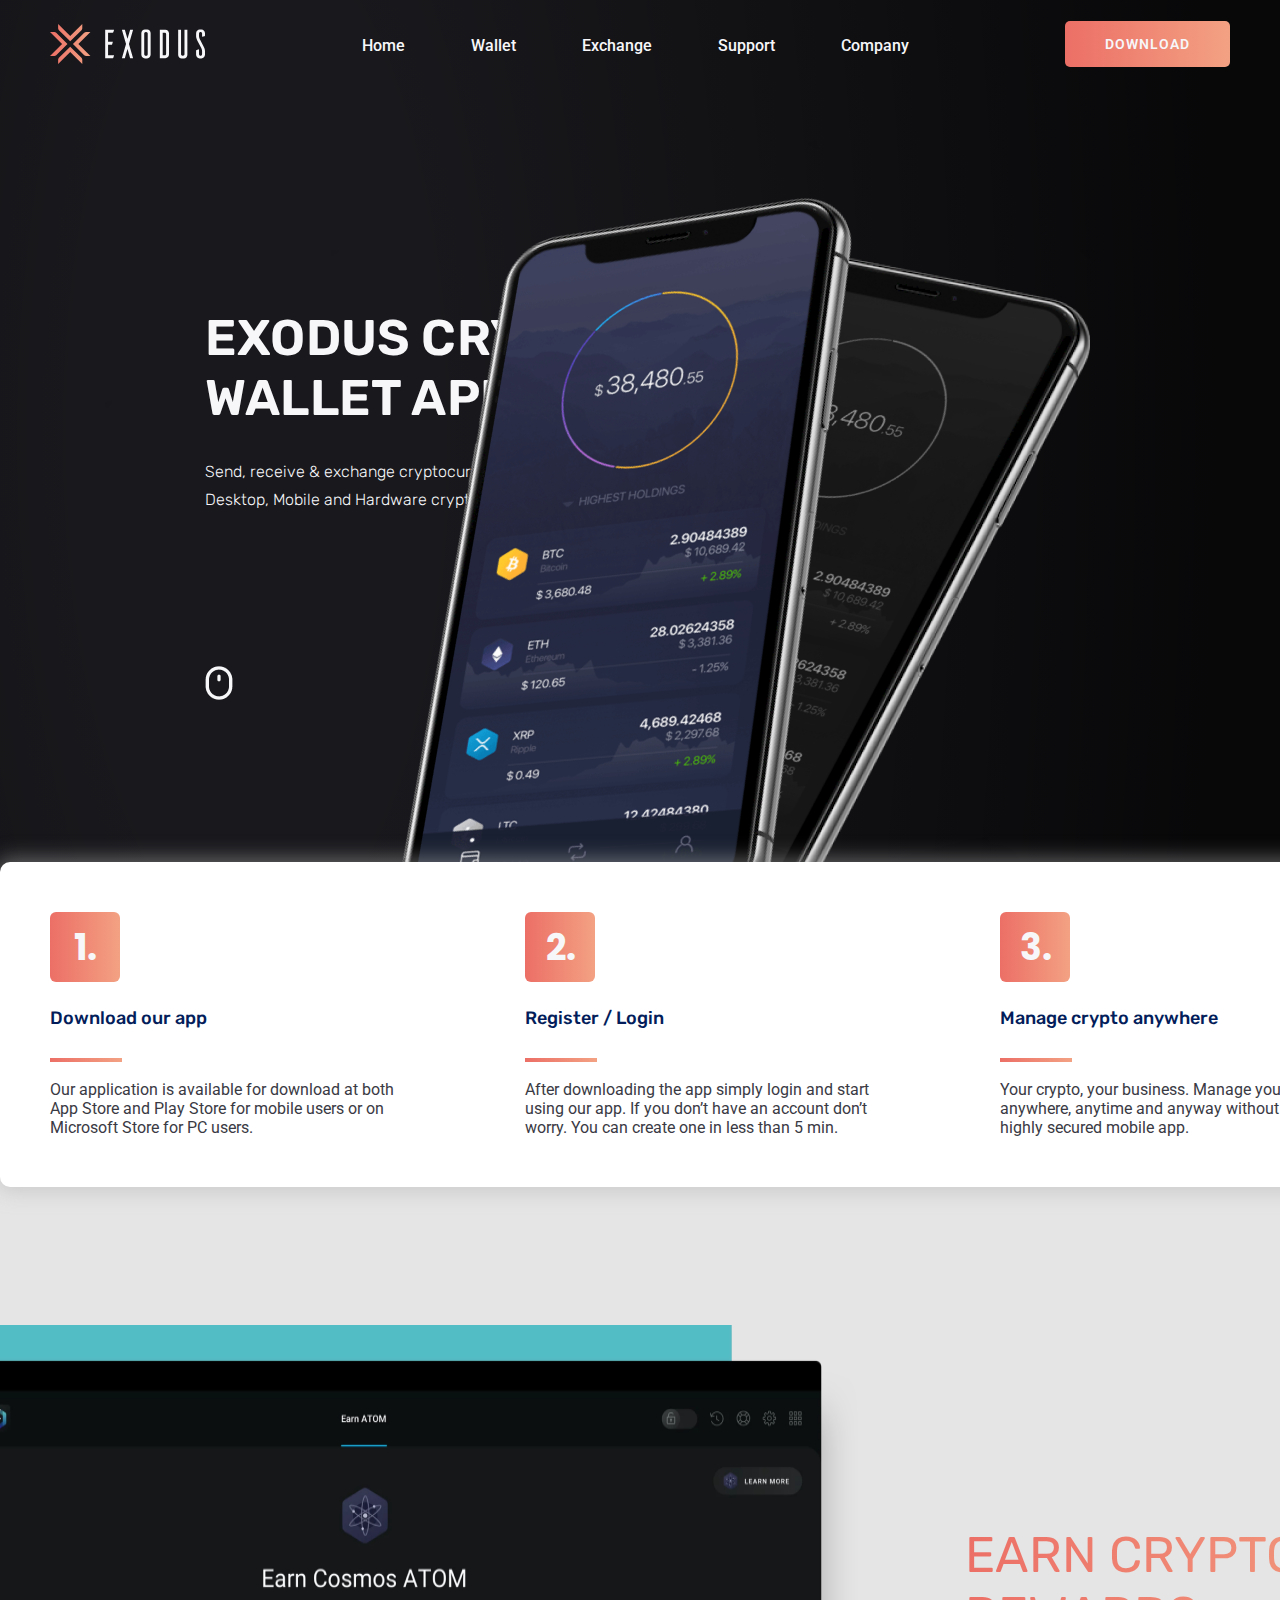
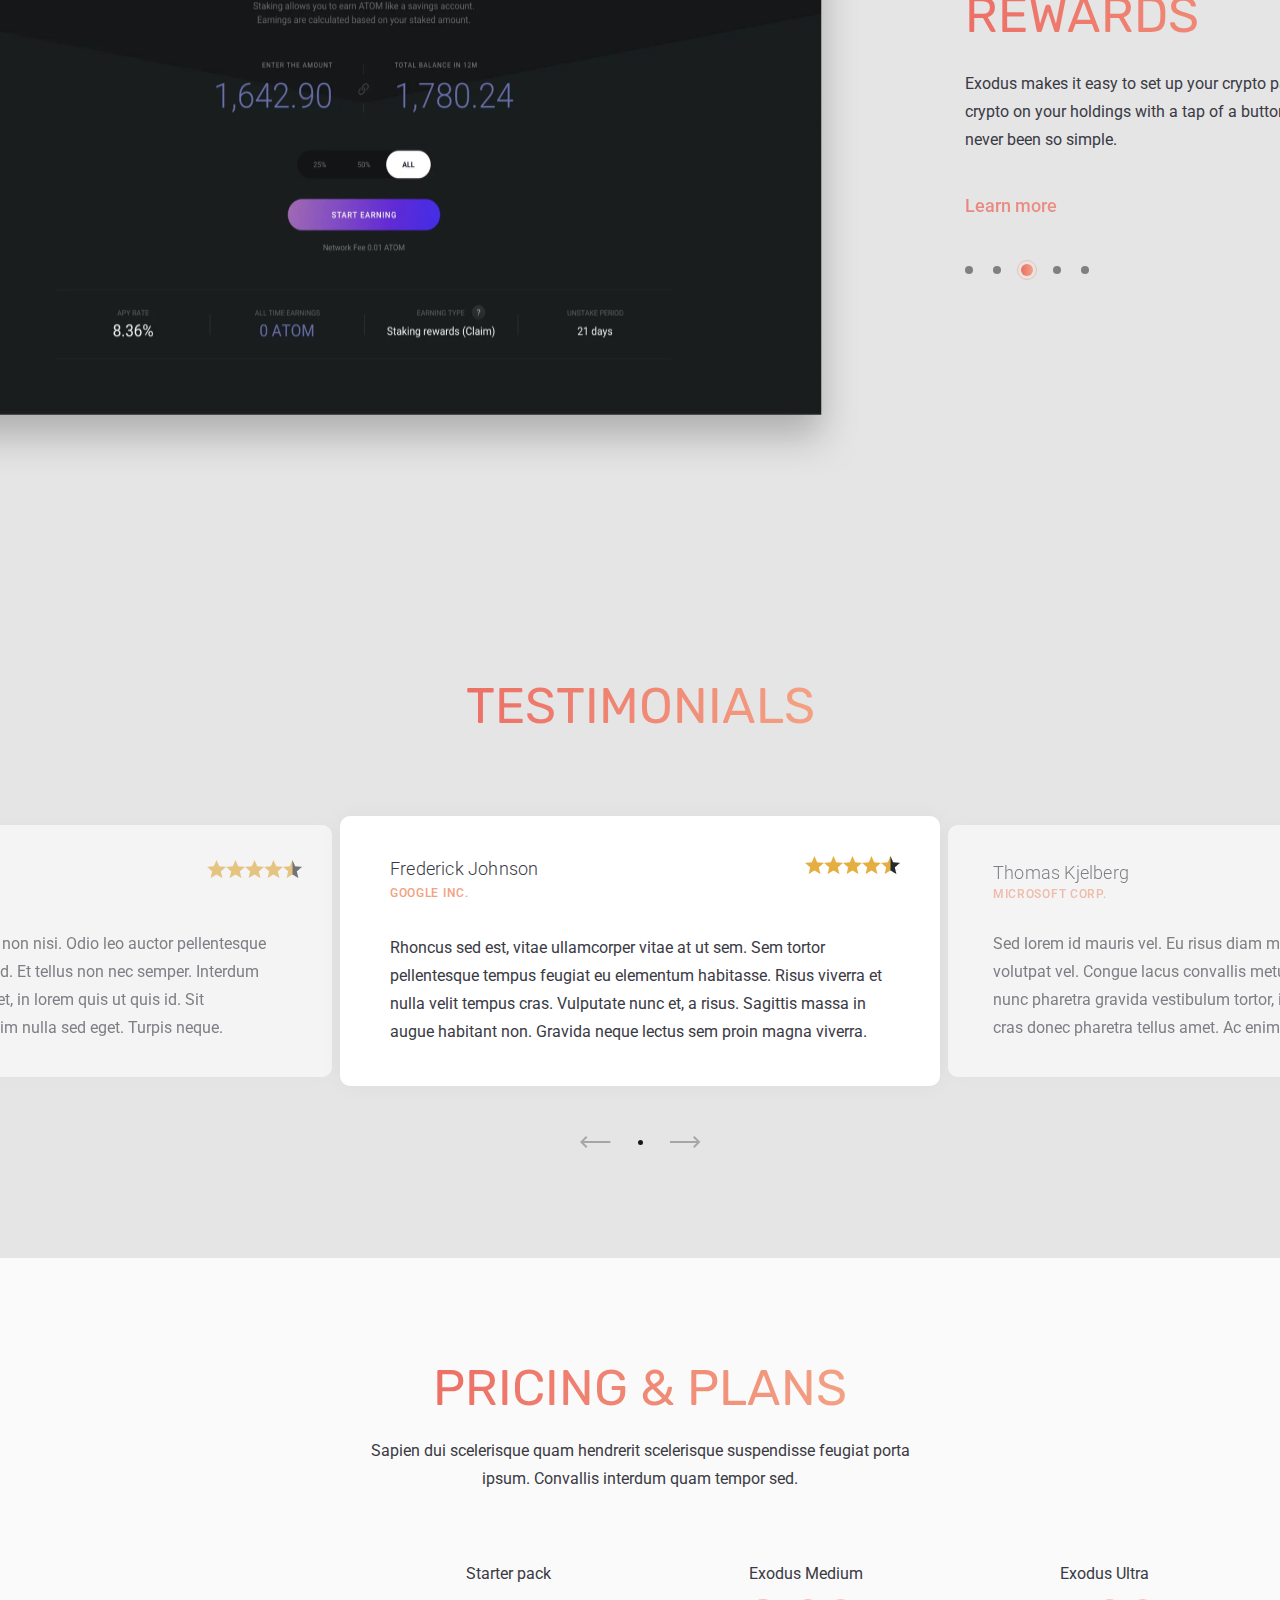
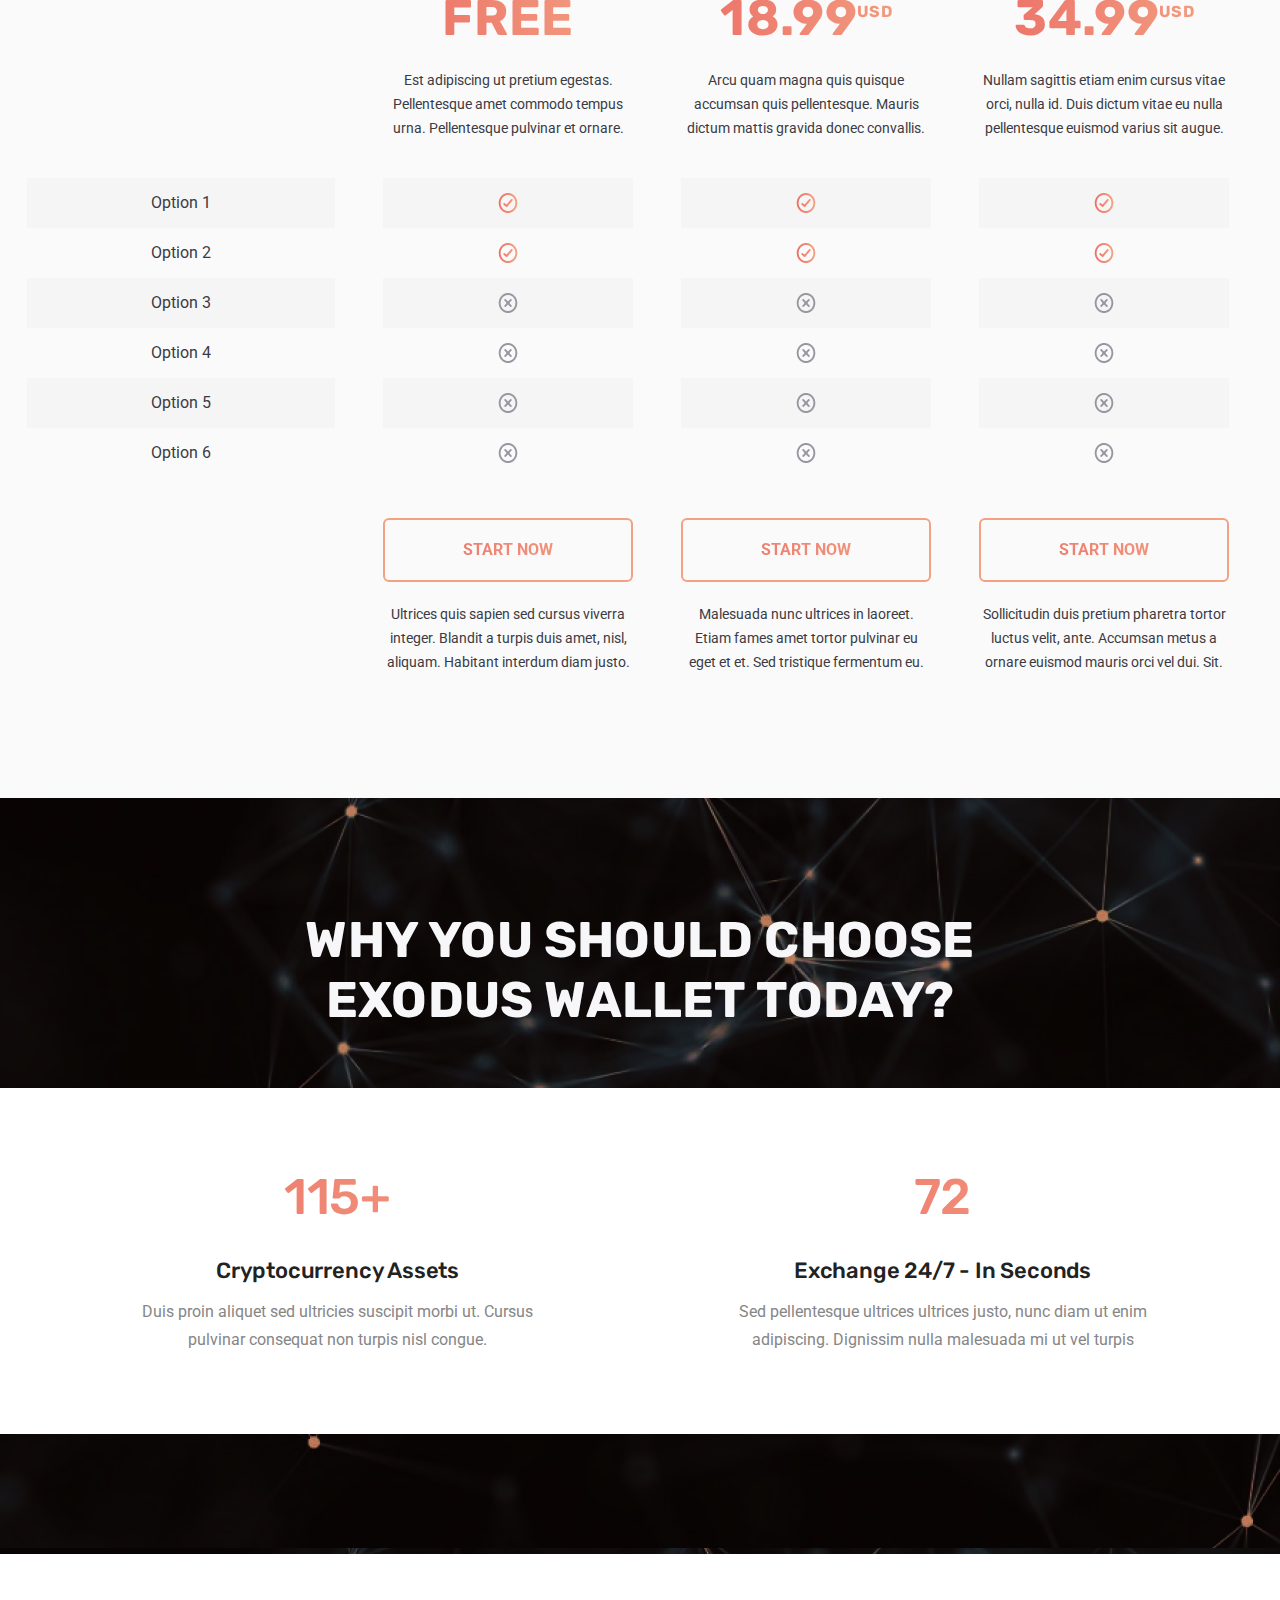
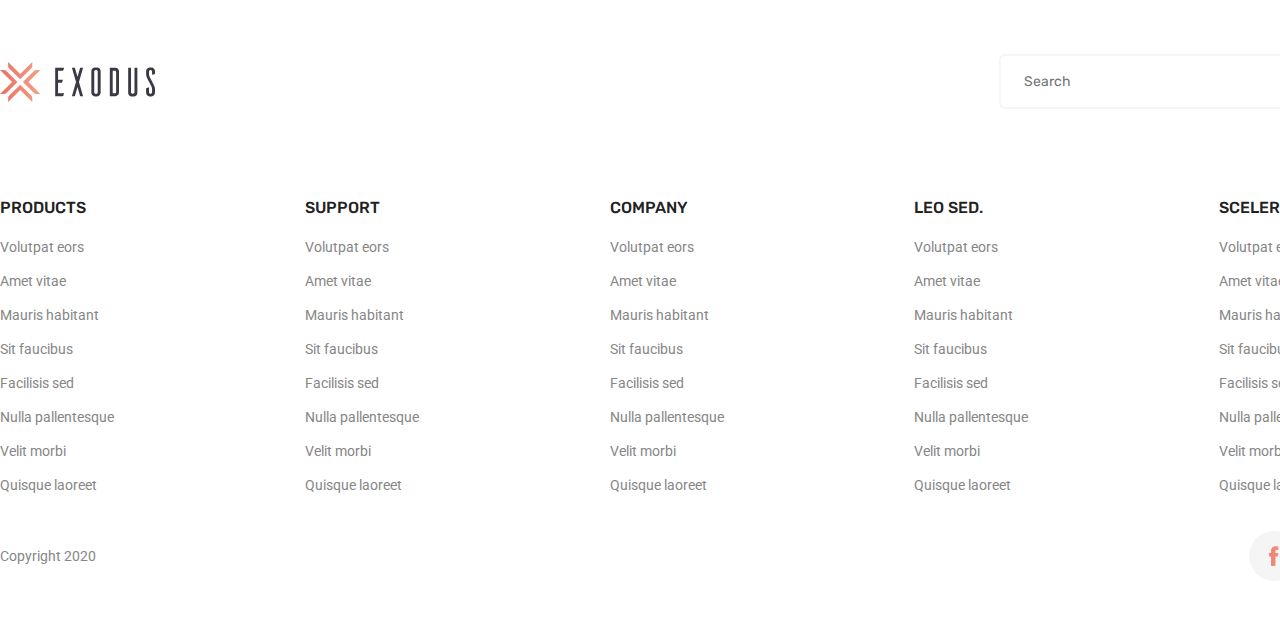
==== Exodus/index.html @ e1711787 "Init Exodus" ====
<!DOCTYPE html>
<html lang="en">
<head>
    <meta charset="UTF-8">
    <meta http-equiv="X-UA-Compatible" content="IE=edge">
    <meta name="viewport" content="width=device-width, initial-scale=1.0">
    <link rel="stylesheet" href="./assets/styles/style.css">
    <link rel="preconnect" href="https://fonts.googleapis.com">
    <link rel="preconnect" href="https://fonts.gstatic.com" crossorigin>
    <link href="https://fonts.googleapis.com/css2?family=Roboto:wght@400;500;700&display=swap" rel="stylesheet">
    <link href="https://fonts.googleapis.com/css2?family=Rubik:wght@300;400;500;700&display=swap" rel="stylesheet">
    <link href="https://fonts.googleapis.com/css2?family=Poppins:wght@300;400;500;700&display=swap" rel="stylesheet">
    <title>Exodus</title>
</head>
<body>
    <div class="header">
        
        <nav class="nav">
            <a href="#" class="nav__logo">
                <img src="./assets/imgs/logo-header.svg" alt="">
            </a>

                <ul class="nav__links">
                    <a class="nav__link" href=""><li>Home</li></a>
                    <a class="nav__link" href=""><li>Wallet</li></a>
                    <a class="nav__link" href=""><li>Exchange</li></a>
                    <a class="nav__link" href=""><li>Support</li></a>
                    <a class="nav__link" href=""><li>Company</li></a>
                </ul>
            
                <div class="nav__download">
                    <a class="download-btn" href="#">
                        DOWNLOAD
                    </a>
                </div>
        </nav>

        <div class="header__content">
            <h1 class="header__title">EXODUS CRYPTO WALLET APPLICATION</h1>
            <p class="header__text">Send, receive & exchange cryptocurrency with ease on the world's leading Desktop, Mobile and Hardware crypto wallets. </p>
            <img class="header__scroll" src="./assets/imgs/scroll-icon.png" alt="">
        </div>

        <img style="top: 250px;" class="header__phone" src="./assets/imgs/phone2.png" alt="">
        <img style="" class="header__phone" src="./assets/imgs/phone1.png" alt="">

        <div class="header__steps">
            <div class="step">
                <div class="step__number">1.</div>
                <div class="step__title">Download our app</div>
                <hr class="step__line"></hr>
                <div class="step__desc">Our application is available for download at both App Store and Play Store for mobile users or on Microsoft Store for PC users.</div>
            </div>
            <div class="step">
                <div class="step__number">2.</div>
                <div class="step__title">Register / Login</div>
                <hr class="step__line"></hr>
                <div class="step__desc">After downloading the app simply login and start using our app. If you don’t have an account don’t worry. You can create one in less than 5 min.</div>
            </div>
            <div class="step">
                <div class="step__number">3.</div>
                <div class="step__title">Manage crypto anywhere</div>
                <hr class="step__line"></hr>
                <div class="step__desc">Your crypto, your business. Manage your crypto anywhere, anytime and anyway without fear with highly secured mobile app.</div>
            </div>
        </div>

    </div>

    <section class="earn">
        <img src="./assets/imgs/earn.png" alt="">
        <div class="earn__inner">
            <h2 class="earn__title">EARN CRYPTO REWARDS</h2>
            <div class="earn__text">Exodus makes it easy to set up your crypto passive income. Earn crypto on your holdings with a tap of a button. Staking crypto has never been so simple.</div>
            <img class="earn__arrow" src="./assets/imgs/earnArrowBig.png" alt="">
            <div class="earn__more">Learn more</div>
            <div class="earn__dots">
                <div class="dot"></div>
                <div class="dot"></div>
                <div class="dot dot-selected"></div>
                <div class="dot"></div>
                <div class="dot"></div>
            </div>
        </div>
    </section>

    <section class="testimonials">
        <h2 class="testimonials__title">TESTIMONIALS</h2>
        <div class="testimoinals__cards">
            <div class="card">
                <img class="card__stars" src="./assets/imgs/testimonials-stars.png" alt="">
                <div class="card__title">Jessie Nickelson</div>
                <div class="card__company">Apple Inc.</div>
                <div class="card__text">Orci purus, aliquet fames odio non nisi. Odio leo auctor pellentesque malesuada turpis cras euismod. Et tellus non nec semper. Interdum egestas ut dapibus lorem. Amet, in lorem quis ut quis id.
                    Sit suspendisse vulputate dignissim nulla sed eget. Turpis neque.</div>
                </div>
            <div class="card card_selected">
                <img class="card__stars right40px" src="./assets/imgs/testimonials-stars.png" alt="">
                <div class="card__title">Frederick Johnson</div>
                <div class="card__company card__company_selected">GOOGLE INC.</div>
                <div class="card__text">Rhoncus sed est, vitae ullamcorper vitae at ut sem. Sem tortor pellentesque tempus feugiat eu elementum habitasse. Risus viverra et nulla velit tempus cras. Vulputate nunc et, a risus. Sagittis massa in augue habitant non. Gravida neque lectus sem proin magna viverra. </div>
            </div>
            <div class="card">
                <img class="card__stars" src="./assets/imgs/testimonials-stars.png" alt="">
                <div class="card__title">Thomas Kjelberg</div>
                <div class="card__company">Microsoft Corp.</div>
                <div class="card__text">Sed lorem id mauris vel. Eu risus diam magna turpis nisl, nunc sed volutpat vel. Congue lacus convallis metus, ante amet in. Venenatis nunc pharetra gravida vestibulum tortor, in. Praesent cras sapien lectus cras donec pharetra tellus amet. Ac enim ipsum aliquam lorem.</div>
            </div>
        </div>
        <div class="testimonials__arrows">
            <a class="arrows__arrow" href="#"><img src="./assets/imgs/testimonials-arrow-left.svg" alt=""></a>
            <img class="arrows__dot" src="./assets/imgs/testimonials-arrow-dot.svg" alt="">
            <a class="arrows__arrow" href="#"><img src="./assets/imgs/testimonials-arrow-right.svg" alt=""></a>
        </div>
    </section>

    <section class="pricing">
        <h2 class="pricing__title">PRICING & PLANS</h2>
        <div class="pricing__text">Sapien dui scelerisque quam hendrerit scelerisque suspendisse feugiat porta ipsum. Convallis interdum quam tempor sed.</div>
        <div class="plans">
            <div class="plan__advantages">
                <ul class="plan__marks">
                    <li class="plan__mark plan__mark_grey option">Option 1</li>
                    <li class="plan__mark option">Option 2</li>
                    <li class="plan__mark plan__mark_grey option">Option 3</li>
                    <li class="plan__mark option">Option 4</li>
                    <li class="plan__mark plan__mark_grey option">Option 5</li>
                    <li class="plan__mark option">Option 6</li>
                </ul>
            </div>
            <div class="plan">
                <div class="plan__title">Starter pack</div>
                <div class="plan__price">FREE</div>
                <div class="plan__desc">Est adipiscing ut pretium egestas. Pellentesque amet commodo tempus urna. Pellentesque pulvinar et ornare.</div>
                <ul class="plan__marks">
                    <li class="plan__mark plan__mark_grey"><img src="./assets/imgs/plan-yes.png" alt=""></li>
                    <li class="plan__mark"><img src="./assets/imgs/plan-yes.png" alt=""></li>
                    <li class="plan__mark plan__mark_grey"><img src="./assets/imgs/plan-no.png" alt=""></li>
                    <li class="plan__mark"><img src="./assets/imgs/plan-no.png" alt=""></li>
                    <li class="plan__mark plan__mark_grey"><img src="./assets/imgs/plan-no.png" alt=""></li>
                    <li class="plan__mark"><img src="./assets/imgs/plan-no.png" alt=""></li>
                </ul>
                <a class="plan__btn" href="">START NOW</a>
                <div class="plan__desc">Ultrices quis sapien sed cursus viverra integer. Blandit a turpis duis amet, nisl, aliquam. Habitant interdum diam justo.</div>
            </div>

            <div class="plan">
                <div class="plan__title">Exodus Medium</div>
                <div class="plan__price">18.99<sup>USD</sup></div>
                <div class="plan__desc">Arcu quam magna quis quisque accumsan quis pellentesque. Mauris dictum mattis gravida donec convallis.</div>
                <ul class="plan__marks">
                    <li class="plan__mark plan__mark_grey"><img src="./assets/imgs/plan-yes.png" alt=""></li>
                    <li class="plan__mark"><img src="./assets/imgs/plan-yes.png" alt=""></li>
                    <li class="plan__mark plan__mark_grey"><img src="./assets/imgs/plan-no.png" alt=""></li>
                    <li class="plan__mark"><img src="./assets/imgs/plan-no.png" alt=""></li>
                    <li class="plan__mark plan__mark_grey"><img src="./assets/imgs/plan-no.png" alt=""></li>
                    <li class="plan__mark"><img src="./assets/imgs/plan-no.png" alt=""></li>
                </ul>
                <a class="plan__btn" href="">START NOW</a>
                <div class="plan__desc">Malesuada nunc ultrices in laoreet. Etiam fames amet tortor pulvinar eu eget et et. Sed tristique fermentum eu.</div>
            </div>

            <div class="plan">
                <div class="plan__title">Exodus Ultra</div>
                <div class="plan__price">34.99<sup>USD</sup></div>
                <div class="plan__desc">Nullam sagittis etiam enim cursus vitae orci, nulla id. Duis dictum vitae eu nulla pellentesque euismod varius sit augue.</div>
                <ul class="plan__marks">
                    <li class="plan__mark plan__mark_grey"><img src="./assets/imgs/plan-yes.png" alt=""></li>
                    <li class="plan__mark"><img src="./assets/imgs/plan-yes.png" alt=""></li>
                    <li class="plan__mark plan__mark_grey"><img src="./assets/imgs/plan-no.png" alt=""></li>
                    <li class="plan__mark"><img src="./assets/imgs/plan-no.png" alt=""></li>
                    <li class="plan__mark plan__mark_grey"><img src="./assets/imgs/plan-no.png" alt=""></li>
                    <li class="plan__mark"><img src="./assets/imgs/plan-no.png" alt=""></li>
                </ul>
                <a class="plan__btn" href="">START NOW</a>
                <div class="plan__desc">Sollicitudin duis pretium pharetra tortor luctus velit, ante. Accumsan metus a ornare euismod mauris orci vel dui. Sit.</div>
            </div>
        </div>
    </section>

    <section class="manipulate">
        <div class="manipulate__title">WHY YOU SHOULD CHOOSE EXODUS WALLET TODAY?</div>
        <div class="manipulate__advantages">
            <div class="advantage">
                <div class="advantage__number">115+</div>
                <div class="advantage__title">Cryptocurrency Assets</div>
                <div class="advantage__desc">Duis proin aliquet sed ultricies suscipit morbi ut. Cursus pulvinar consequat non turpis nisl congue.</div>
            </div>
            <div class="advantage">
                <div class="advantage__number">72</div>
                <div class="advantage__title">Exchange 24/7 - In Seconds</div>
                <div class="advantage__desc">Sed pellentesque ultrices ultrices justo, nunc diam ut enim adipiscing. Dignissim nulla malesuada mi ut vel turpis</div>
            </div>
        </div>
    </section>

    <footer>
        <div class="footer__inner">
            <img src="./assets/imgs/logo-footer.svg" alt="">
            <div class="footer__search">
                <input class="footer__input" placeholder="Search" type="text">
                <img class="footer__input-img" src="./assets/imgs/footer-magnifier.png" alt="">
            </div>
        </div>
        <div class="footer__links">
            <ul class="links">
                <li class="links__title">PRODUCTS</li>
                <li class="footer__link-wrapper"><a class="links__link" href="">Volutpat eors</a></li>
                <li class="footer__link-wrapper"><a class="links__link" href="">Amet vitae</a></li>
                <li class="footer__link-wrapper"><a class="links__link" href="">Mauris habitant</a></li>
                <li class="footer__link-wrapper"><a class="links__link" href="">Sit faucibus</a></li>
                <li class="footer__link-wrapper"><a class="links__link" href="">Facilisis sed</a></li>
                <li class="footer__link-wrapper"><a class="links__link" href="">Nulla pallentesque</a></li>
                <li class="footer__link-wrapper"><a class="links__link" href="">Velit morbi</a></li>
                <li class="footer__link-wrapper"><a class="links__link" href="">Quisque laoreet</a></li>
            </ul>
            <ul class="links">
                <li class="links__title">SUPPORT</li>
                <li class="footer__link-wrapper"><a class="links__link" href="">Volutpat eors</a></li>
                <li class="footer__link-wrapper"><a class="links__link" href="">Amet vitae</a></li>
                <li class="footer__link-wrapper"><a class="links__link" href="">Mauris habitant</a></li>
                <li class="footer__link-wrapper"><a class="links__link" href="">Sit faucibus</a></li>
                <li class="footer__link-wrapper"><a class="links__link" href="">Facilisis sed</a></li>
                <li class="footer__link-wrapper"><a class="links__link" href="">Nulla pallentesque</a></li>
                <li class="footer__link-wrapper"><a class="links__link" href="">Velit morbi</a></li>
                <li class="footer__link-wrapper"><a class="links__link" href="">Quisque laoreet</a></li>
            </ul>
            <ul class="links">
                <li class="links__title">COMPANY</li>
                <li class="footer__link-wrapper"><a class="links__link" href="">Volutpat eors</a></li>
                <li class="footer__link-wrapper"><a class="links__link" href="">Amet vitae</a></li>
                <li class="footer__link-wrapper"><a class="links__link" href="">Mauris habitant</a></li>
                <li class="footer__link-wrapper"><a class="links__link" href="">Sit faucibus</a></li>
                <li class="footer__link-wrapper"><a class="links__link" href="">Facilisis sed</a></li>
                <li class="footer__link-wrapper"><a class="links__link" href="">Nulla pallentesque</a></li>
                <li class="footer__link-wrapper"><a class="links__link" href="">Velit morbi</a></li>
                <li class="footer__link-wrapper"><a class="links__link" href="">Quisque laoreet</a></li>
            </ul>
            <ul class="links">
                <li class="links__title">LEO SED.</li>
                <li class="footer__link-wrapper"><a class="links__link" href="">Volutpat eors</a></li>
                <li class="footer__link-wrapper"><a class="links__link" href="">Amet vitae</a></li>
                <li class="footer__link-wrapper"><a class="links__link" href="">Mauris habitant</a></li>
                <li class="footer__link-wrapper"><a class="links__link" href="">Sit faucibus</a></li>
                <li class="footer__link-wrapper"><a class="links__link" href="">Facilisis sed</a></li>
                <li class="footer__link-wrapper"><a class="links__link" href="">Nulla pallentesque</a></li>
                <li class="footer__link-wrapper"><a class="links__link" href="">Velit morbi</a></li>
                <li class="footer__link-wrapper"><a class="links__link" href="">Quisque laoreet</a></li>
            </ul>
            <ul class="links">
                <li class="links__title">SCELERISQUE</li>
                <li class="footer__link-wrapper"><a class="links__link" href="">Volutpat eors</a></li>
                <li class="footer__link-wrapper"><a class="links__link" href="">Amet vitae</a></li>
                <li class="footer__link-wrapper"><a class="links__link" href="">Mauris habitant</a></li>
                <li class="footer__link-wrapper"><a class="links__link" href="">Sit faucibus</a></li>
                <li class="footer__link-wrapper"><a class="links__link" href="">Facilisis sed</a></li>
                <li class="footer__link-wrapper"><a class="links__link" href="">Nulla pallentesque</a></li>
                <li class="footer__link-wrapper"><a class="links__link" href="">Velit morbi</a></li>
                <li class="footer__link-wrapper"><a class="links__link" href="">Quisque laoreet</a></li>
            </ul>
        </div>
        <div class="footer__bottom">
            <div class="footer__copyright">Copyright 2020</div>
            <div class="footer__contacts">
                <a href=""><div class="contacts__btn"><img class="contacts__btn-img" src="./assets/imgs/footer-facebook.svg" alt=""></div></a>
                <a href=""><div class="contacts__btn margin10px"><img class="contacts__btn-img" src="./assets/imgs/footer-twitter.svg" alt=""></div></a>
                <a href=""><div class="contacts__btn"><img class="contacts__btn-img" src="./assets/imgs/footer-yt.svg" alt=""></div></a>
            </div>
        </div>
    </footer>
</body>
</html>
---- Exodus/assets/styles/style.css ----
* {
    padding: 0;
    margin: 0;
}

html {
    font-size: 62.5%;
}

body {
    margin: 0 0;
    font-family: 'Roboto', sans-serif;
    color: #3A3A44;
}

h2 {
    font-family: Rubik;
    text-transform: uppercase;
    background: linear-gradient(90deg, #EC6F66 0%, #F3A183 100%);
    -webkit-background-clip: text;
    -webkit-text-fill-color: transparent;
    font-size: 50px;
    line-height: 60px;
    font-weight: normal;
}

/* inroduction */

.header {
    background: radial-gradient(83.36% 263.46% at 20.03% 40.37%, rgba(0, 0, 0, 0) 16.01%, rgba(0, 0, 0, 0.69) 89.84%), url(../imgs/exodusBg.png), #19191d;
    max-height: 1080px;
    z-index: -5;
}

.nav {
    padding: 0 50px;
    display: flex;
    justify-content: space-between;
    align-items: center;
}

.nav__logo {
    display: flex;
    flex-direction: column;
    align-items: center;
    justify-content: center;
}

.nav__links {
    display: flex;
}

.nav__link {
    color: #F7F7FA;
    text-decoration: none;
    list-style-type: none;
    font-weight: 500;
    font-size: 16px;
    line-height: 150%;
    transition: all 0.5s ease;
}

.nav__link:hover {
    background: linear-gradient(180deg, rgba(255, 255, 255, 0.1) 4.17%, rgba(255, 255, 255, 0.0001) 98.05%);

}

.nav__link>li {
    border-top: 4px solid #ffffff00;
    padding: 30px 33px;
    transition: 0.3s;
}

.nav__link>li:hover {
    border-top: 4px solid white;
    /* box-shadow: inset 0px 25px 20px -20px #ffffff; */
}

.download-btn {
    text-decoration: none;
    color: #F7F7FA;
    font-size: 1.4rem;
    font-weight: 600;
    letter-spacing: 0.1rem;
    padding: 15px 40px;
    height: 46px;
    background: linear-gradient(90deg, #EC6F66 0%, #F3A183 100%);
    border-radius: 5px;
    transition: 0.5s;
}

.download-btn:hover {
    box-shadow: 0px 6px 10px rgba(255, 105, 101, 0.2);
}

.header__content {
    color: #F7F7FA;
}

.header__title {
    width: 550px;
    font-size: 5rem;
    letter-spacing: 0.2px;
    font-weight: 600;
    line-height: 60px;
    font-family: 'Rubik', sans-serif;
    margin-left: 205px;
    margin-top: 220px;
}

.header__text {
    font-family: 'Rubik', sans-serif;
    margin-left: 205px;
    margin-top: 30px;
    font-size: 1.6rem;
    width: 550px;
    line-height: 28px;
    font-weight: 300;
}

.header__scroll {
    margin-top: 152px;
    margin-left: 205px;
}

.header__phone { 
    z-index: 2;
    position: absolute;
    right: 190px;
    top: 140px;
}

.header__steps {
    position: relative;
    z-index: 4;
    display: flex;
    justify-content: space-between;
    width: 1312px;
    margin: 0 auto;
    border-radius: 10px;
    background: white;
    padding: 50px;
    margin-top: 160px;
    box-shadow: 0 0 20px 4px rgb(175 175 175 / 50%);
}

.step {
    width: 100%;
    max-width: 362px;
}

.step__number {
    display: flex;
    align-items: center;
    justify-content: center;
    font-family: 'Poppins', sans-serif;
    font-weight: 700;
    font-size: 3.6rem;
    background: linear-gradient(90deg, #EC6F66 0%, #F3A183 100%);
    border-radius: 6px;
    width: 70px;
    height: 70px;
    color: #F7F7FA;
    margin-bottom: 26px;
}

.step__title {
    font-family: 'Rubik', sans-serif;
    line-height: 21px;
    font-size: 1.8rem;
    font-weight: 500;
    color: #031D5B;
}

.step__line {
    margin-top: 29px;
    margin-bottom: 18px;
    width: 72px;
    height: 4px;
    border: none;
    background: linear-gradient(90deg, #EC6F66 0%, #F3A183 100%);
}

.step__desc {
    font-size: 1.6rem;
}


/* earn */

.earn {
    padding-top: 245px;
    padding-bottom: 100px;
    background: #E5E5E5;;
    display: flex;
}

.earn__inner {
    padding: 200px 106px;
}

.earn__text {
    font-size: 16px;
    line-height: 28px;
    width: 470px;
    margin-top: 25px;
}

.earn__arrow {
    position: relative;
    left: 710px;
    bottom: 50px;
    cursor: pointer;
}

.earn__more {
    background: linear-gradient(90deg, #EC6F66 0%, #F3A183 100%);
    -webkit-background-clip: text;
    -webkit-text-fill-color: transparent;
    font-weight: 500;
    font-size: 18px;
    line-height: 130%;
    opacity: 0.8;
}

.earn__more::after {
    background: url(../imgs/earnArrowSmall.png);
}

.earn__dots {
    width: 200px;
    display: flex;
    align-items: center;
    position: relative;
}

.dot {
    width: 8px;
    height: 8px;
    background: grey;
    border-radius: 4px;
    margin-right: 20px;
    margin-top: 47px;
}

.dot-selected {
    background: linear-gradient(90deg, #EC6F66 0%, #F3A183 100%);
    width: 12px;
    height: 12px;
    border-radius: 50%;
}

.dot-selected::before {
    position: absolute;
    right: 128px;
    top: 43px;
    content: "";
    border-radius: 50%;
    border: 1px solid #f3a18388;
    height: 18px;
    width: 18px;
}

/* testimonials */

.testimonials {
    display: flex;
    align-items: center;
    flex-direction: column;
    background: #E5E5E5;
    padding-bottom: 110px;
    padding-top: 100px;
}

.testimonials__title {
    margin-bottom: 80px;
}

.testimoinals__cards {
    display: flex;
    justify-content: center;
    align-items: center;
    margin-bottom: 50px;
}

.card {
    position: relative;
    padding: 35px 45px;
    opacity: 0.6;
    background: #FFFFFF;
    box-shadow: 0px 0px 24px rgba(0, 0, 0, 0.04);
    border-radius: 10px;
    text-align: left;
}

.card__title {
    font-weight: 300;
    font-size: 18px;
    line-height: 26px;
    letter-spacing: 0.2px;
}

.card__company {
    margin-top: 2px;
    margin-bottom: 30px;
    font-weight: 500;
    font-size: 12px;
    line-height: 12px;
    letter-spacing: 0.7px;
    text-transform: uppercase;
    color: #F3A183;
}

.card__company_selected {
    margin-top: 5px;
    margin-bottom: 35px;
}

.card__text {
    font-size: 16px;
    line-height: 28px;
    width: 500px;
}

.card__stars {
    position: absolute;
    right: 30px;
}

.right40px {
    right: 40px;
}

.card_selected {
    margin: 0 8px;
    opacity: 1;
    padding: 40px 50px;
}

.testimonials__arrows {
    align-items: center;
    display: flex;
}

.arrows__arrow {
    display: flex;
    opacity: 0.3;
    transition: 0.2s;
}

.arrows__arrow:hover {
    opacity: 1;
}

.arrows__dot {
    margin: 0 27px;
}

/* pricing */

.pricing {
    background: #FAFAFA;
    display: flex;
    align-items: center;
    justify-content: center;
    flex-direction: column;
    padding: 100px 0;
}

.pricing__text {
    font-size: 16px;
    line-height: 28px;
    text-align: center;
    margin-top: 19px;
    margin-bottom: 43px;
    width: 588px;
}

.plans {
    display: flex;
}

.plan__advantages {
    padding-top: 204px;
    margin-right: 24px;
}

.option {
    max-height: 28px;
    padding: 11px 29px;
    font-size: 16px;
    line-height: 28px;
}

.plan {
    padding: 24px;
    text-align: center;
    width: 250px;
    transition: 0.5s;
}

.plan:hover {
    box-shadow: 0px 5px 130px rgba(0, 0, 0, 0.0788625);
    border-radius: 8px;
    background-color: white;
    cursor: pointer;
}

.plan__title {
    font-size: 16px;
    line-height: 28px;
}

.plan__price {
    font-family: Rubik;
    background: linear-gradient(90deg, #EC6F66 0%, #F3A183 100%);
    -webkit-background-clip: text;
    -webkit-text-fill-color: transparent;
    font-weight: bold;
    font-size: 50px;
    line-height: 60px;
    text-align: center;
    letter-spacing: 0.428571px;
    margin-bottom: 20px;
}

.plan__price>sup {
    font-family: Rubik;
    font-size: 16px;
    line-height: 30px;
    text-align: center;
    letter-spacing: 0.137143px;
    text-transform: uppercase;
}

.plan__desc {
    font-size: 14px;
    line-height: 24px;
}

.plan__marks {
    margin-top: 38px;
    list-style: none;
}

.plan__mark {
    display: flex;
    justify-content: center;
    align-items: center;
    width: 250px;
    height: 50px;
}

.plan__btn {
    display: block;
    background: linear-gradient(90deg, #EC6F66 0%, #F3A183 100%);
    -webkit-background-clip: text;
    -webkit-text-fill-color: transparent;
    font-size: 16px;
    line-height: 18px;
    text-align: center;
    font-weight: bold;
    border: 2px solid #F3A183;
    border-radius: 6px;
    padding: 21px 1px;
    margin-bottom: 20px;
    margin-top: 40px;
    transition: 0.5s;
}

.plan__btn:hover {
    box-shadow: 0px 6px 10px rgba(255, 105, 101, 0.2);
}

.plan__mark_grey {
    background: #F5F5F5;
}

/* manipulate */

.manipulate {
    display: flex;
    justify-content: center;
    align-items: center;
    flex-direction: column;
    background: url(../imgs/manipulateBG.png);
}

.manipulate__title {
    margin-top: 112px;
    font-family: Rubik;
    color: #F7F7FA;
    text-align: center;
    letter-spacing: 0.2px;
    font-weight: bold;
    font-size: 50px;
    line-height: 60px;
    width: 832px;
}

.manipulate__advantages {
    display: flex;
    padding: 80px;
    margin-top: 58px;
    margin-bottom: 120px;
    width: 1210px;
    background: white;
    justify-content: space-around;
}

.advantage {
    text-align: center;
}

.advantage__number {
    background: linear-gradient(90deg, #EC6F66 0%, #F3A183 100%);
    -webkit-background-clip: text;
    -webkit-text-fill-color: transparent;
    font-family: Rubik;
    font-weight: 500;
    font-size: 50px;
    line-height: 59px;
    text-align: center;
    letter-spacing: -0.423077px;
}

.advantage__title {
    font-family: Rubik;
    color: #222222;
    font-weight: 500;
    font-size: 22px;
    line-height: 26px;
    letter-spacing: -0.186154px;
    margin-top: 31px;
    margin-bottom: 14px;
}

.advantage__desc {
    color: #868686;
    font-size: 16px;
    line-height: 28px;
    width: 430px;
}

/* footer */

footer {
    background: white;
    width: 1419px;
    margin: 0 auto;
}

.footer__inner {
    position: relative;
    align-items: center;
    justify-content: space-between;
    display: flex;
    margin-top: 100px;
    margin-bottom: 90px;
}

.footer__search {
    display: flex;
    align-items: center;
}

.footer__input {
    outline: none;
    font-family: Rubik;
    border: 2px solid #F5F5F5;
    box-sizing: border-box;
    border-radius: 6px;
    padding: 17px 23px;
    width: 420px;
    font-size: 14px;
    line-height: 17px;
}

.footer__input-img {
    position: absolute;
    right: 15px;
}

.footer__links {
    display: flex;
    justify-content: space-between;
    align-items: center;
    width: 1419px;
    margin-bottom: 20px;
}

.links {
    width: 200px;
}

.links__title {
    list-style-type: none;
    font-family: Rubik;
    font-weight: 500;
    font-size: 16px;
    line-height: 18px;
    color: #222222;
    margin-bottom: 22px;
}

.footer__link-wrapper {
    list-style-type: none;
    margin-bottom: 18px;
}

.links__link {
    font-size: 14px;
    color: #868686;
    text-decoration: none;
}

.footer__bottom {
    align-items: center;
    justify-content: space-between;
    display: flex;
    margin-bottom: 53px;
}

.footer__copyright {
    font-size: 14px;
    line-height: 24px;
    color: #868686;
}

.footer__contacts {
    display: flex;
    justify-content: center;
}

.contacts__btn {
    display: flex;
    justify-content: center;
    align-items: center;
    width: 50px;
    height: 50px;
    background: #F5F5F5;
    border-radius: 50%;
}

.contacts__btn-img {
    width: 20px;
    height: 20px;
}

.margin10px {
    margin: 0 10px;
}
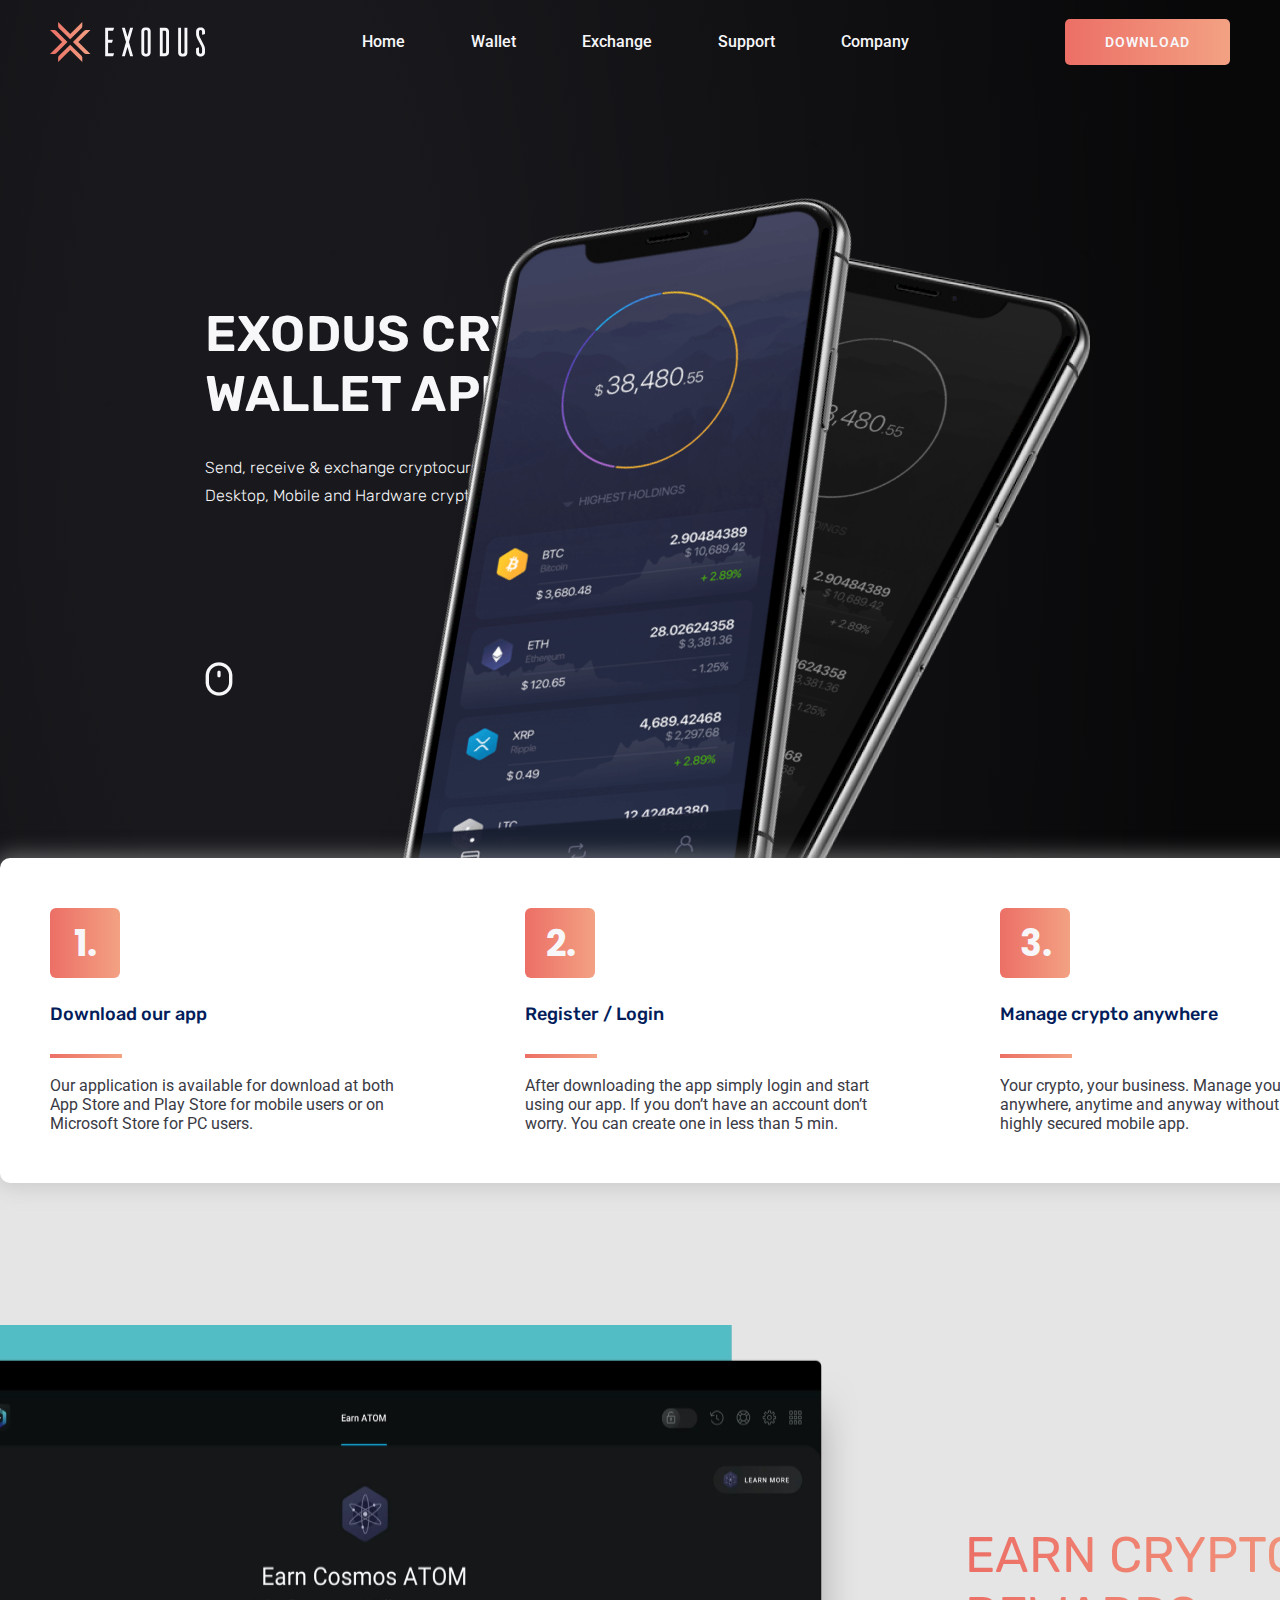
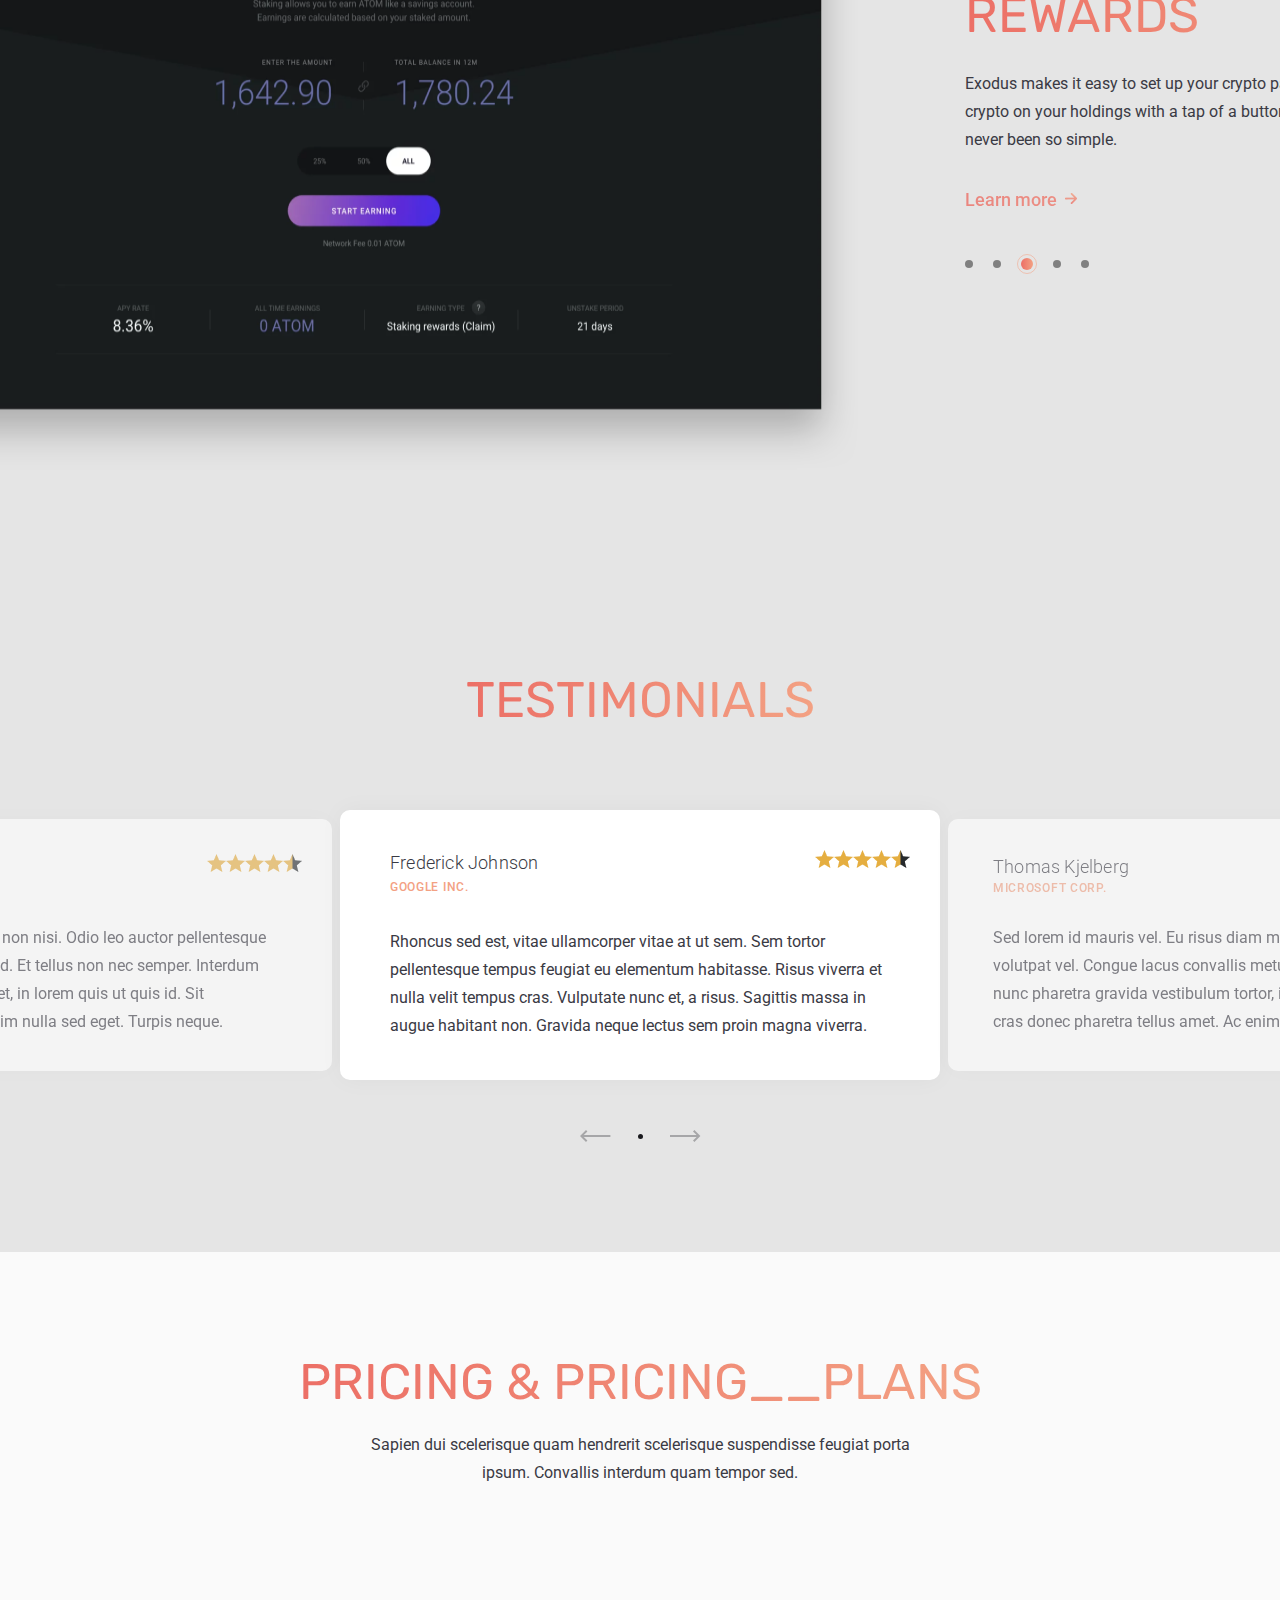
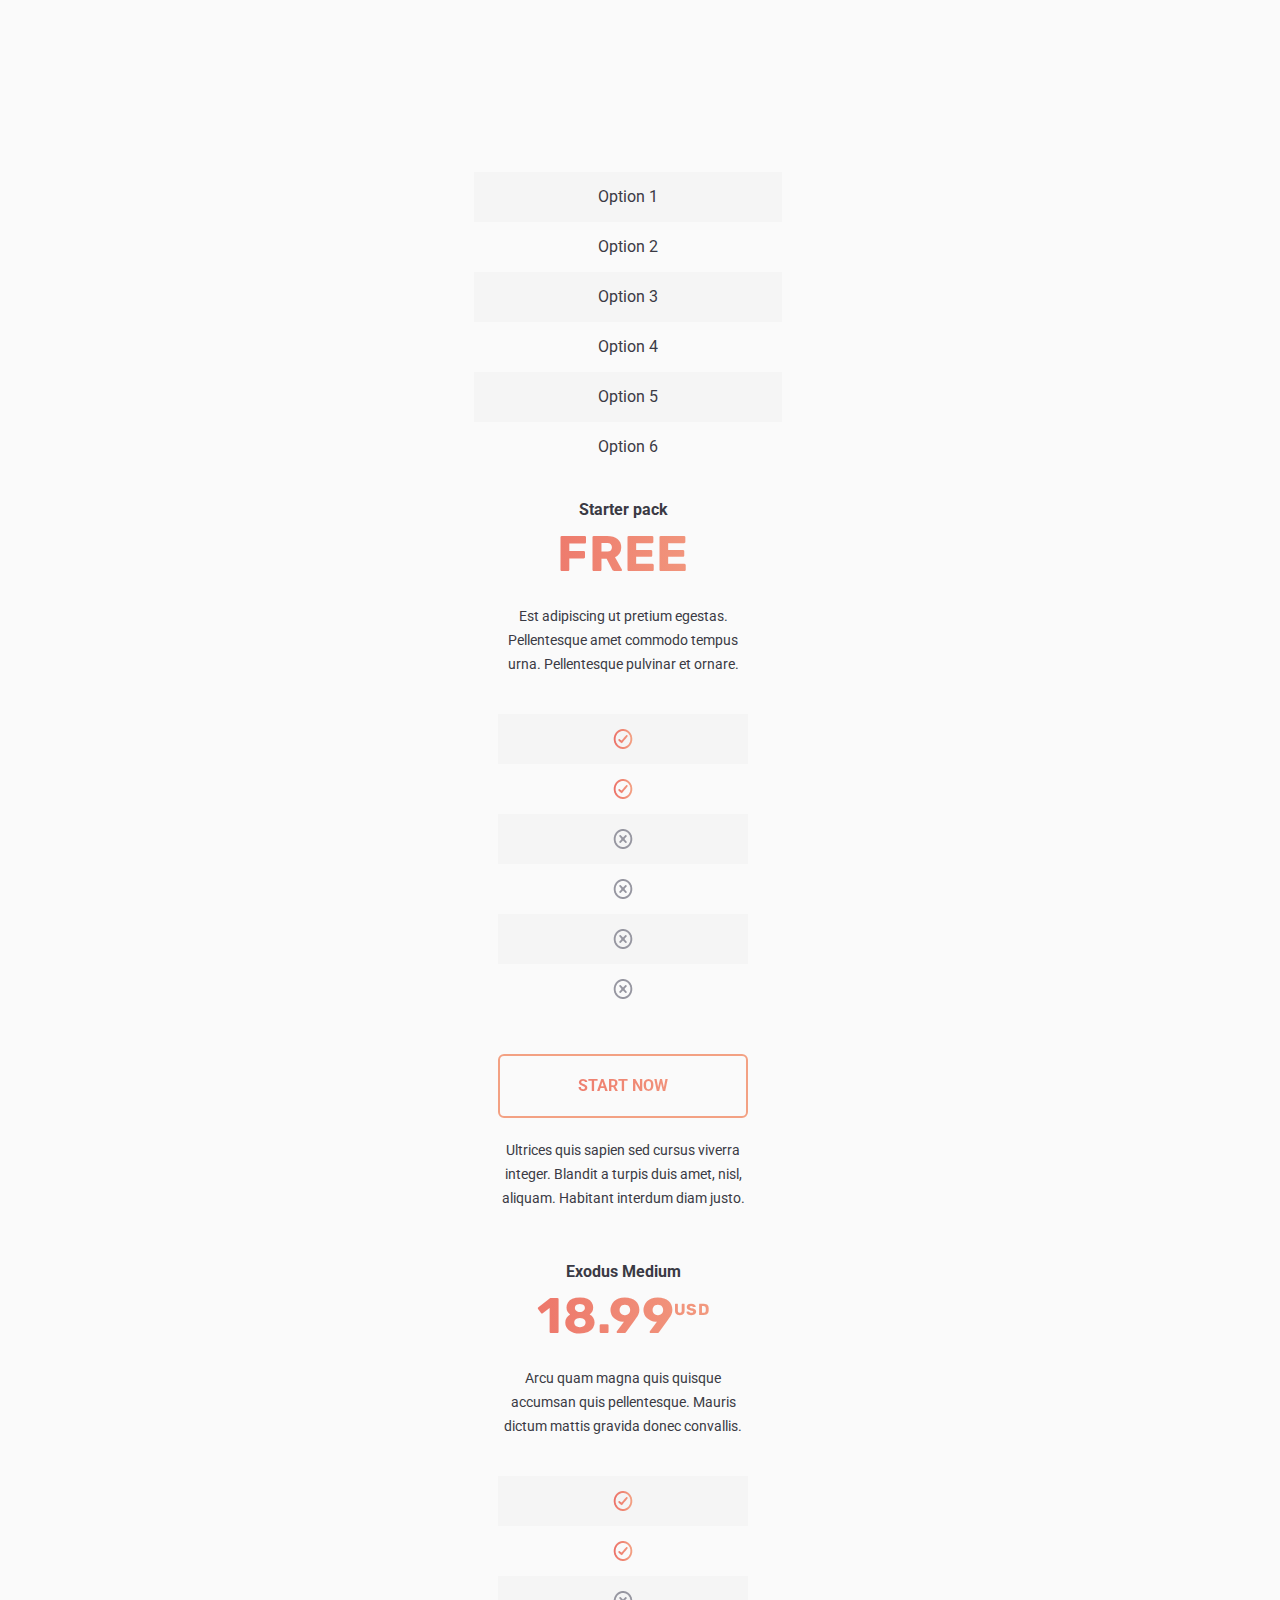
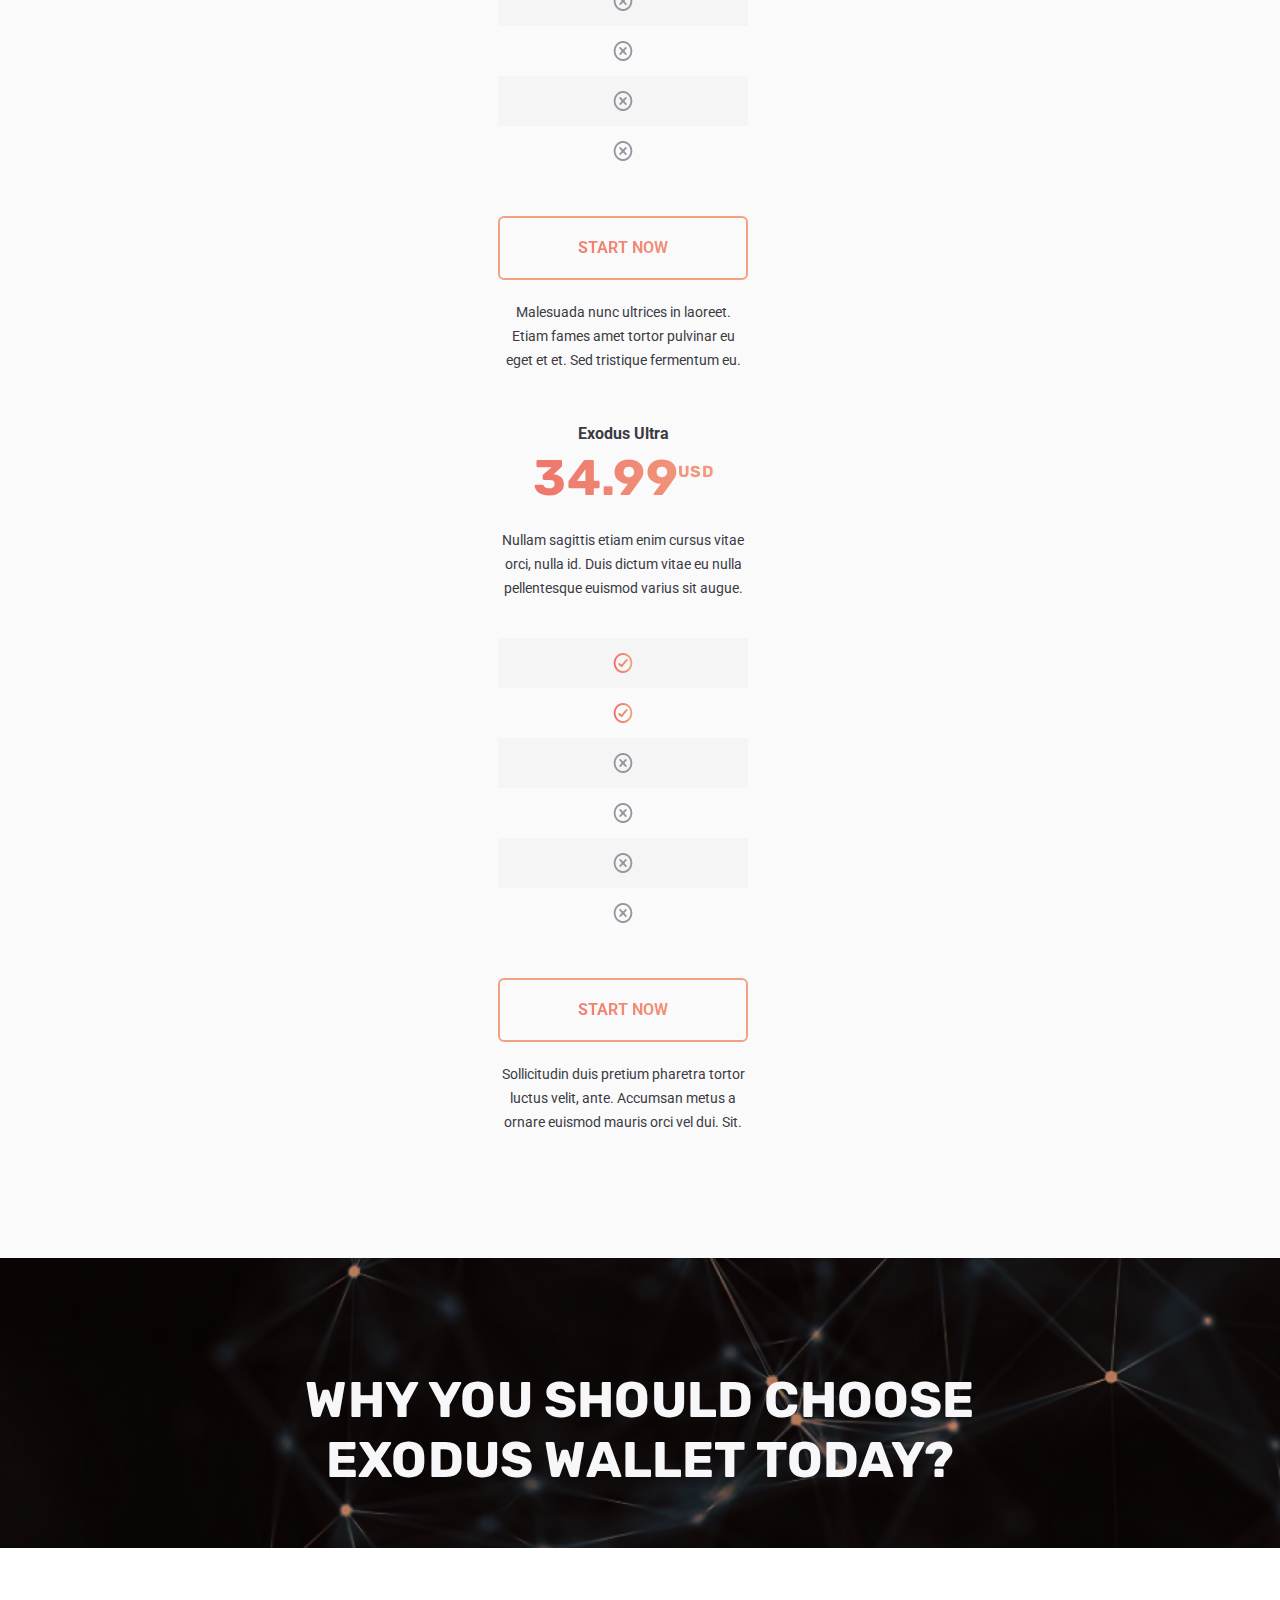
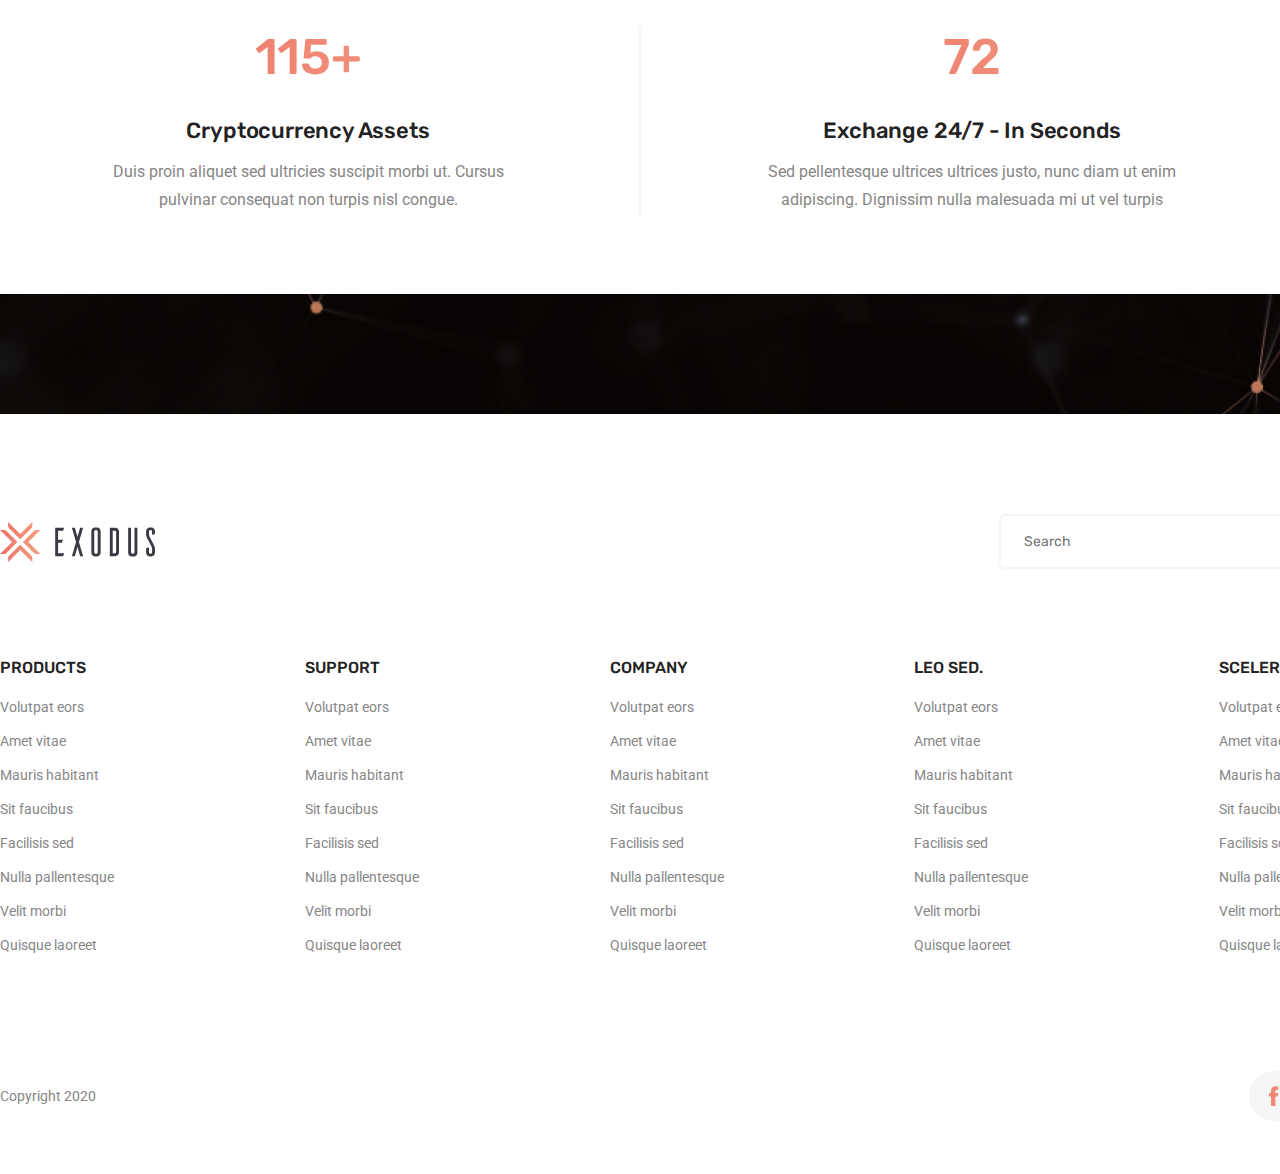
==== commit 96a27edc: "Update Exodus : separate styles" ====
--- a/Exodus/index.html
+++ b/Exodus/index.html
@@ -4,76 +4,74 @@
     <meta charset="UTF-8">
     <meta http-equiv="X-UA-Compatible" content="IE=edge">
     <meta name="viewport" content="width=device-width, initial-scale=1.0">
-    <link rel="stylesheet" href="./assets/styles/style.css">
-    <link rel="preconnect" href="https://fonts.googleapis.com">
-    <link rel="preconnect" href="https://fonts.gstatic.com" crossorigin>
+    <link rel="stylesheet" href="./assets/css/style.css">
     <link href="https://fonts.googleapis.com/css2?family=Roboto:wght@400;500;700&display=swap" rel="stylesheet">
     <link href="https://fonts.googleapis.com/css2?family=Rubik:wght@300;400;500;700&display=swap" rel="stylesheet">
     <link href="https://fonts.googleapis.com/css2?family=Poppins:wght@300;400;500;700&display=swap" rel="stylesheet">
     <title>Exodus</title>
 </head>
 <body>
-    <div class="header">
+    <header class="header">
         
         <nav class="nav">
             <a href="#" class="nav__logo">
-                <img src="./assets/imgs/logo-header.svg" alt="">
+                <img src="./assets/img/logo-header.svg" alt="logo">
             </a>
 
-                <ul class="nav__links">
-                    <a class="nav__link" href=""><li>Home</li></a>
-                    <a class="nav__link" href=""><li>Wallet</li></a>
-                    <a class="nav__link" href=""><li>Exchange</li></a>
-                    <a class="nav__link" href=""><li>Support</li></a>
-                    <a class="nav__link" href=""><li>Company</li></a>
-                </ul>
-            
-                <div class="nav__download">
-                    <a class="download-btn" href="#">
-                        DOWNLOAD
-                    </a>
-                </div>
+            <ul class="nav__links">
+                <li class="nav__li"><a class="nav__link" href="#">Home</a></li>
+                <li class="nav__li"><a class="nav__link" href="#">Wallet</a></li>
+                <li class="nav__li"><a class="nav__link" href="#">Exchange</a></li>
+                <li class="nav__li"><a class="nav__link" href="#">Support</a></li>
+                <li class="nav__li"><a class="nav__link" href="#">Company</a></li>
+            </ul>
+        
+            <div class="nav__download">
+                <a class="download-btn" href="#">
+                    DOWNLOAD
+                </a>
+            </div>
         </nav>
 
         <div class="header__content">
             <h1 class="header__title">EXODUS CRYPTO WALLET APPLICATION</h1>
             <p class="header__text">Send, receive & exchange cryptocurrency with ease on the world's leading Desktop, Mobile and Hardware crypto wallets. </p>
-            <img class="header__scroll" src="./assets/imgs/scroll-icon.png" alt="">
-        </div>
-
-        <img style="top: 250px;" class="header__phone" src="./assets/imgs/phone2.png" alt="">
-        <img style="" class="header__phone" src="./assets/imgs/phone1.png" alt="">
-
-        <div class="header__steps">
+            <img class="header__scroll" src="./assets/img/scroll-icon.png" alt="scroll-icon">
+        </div>
+
+        <img  class="header__phone header__phone-second" src="./assets/img/phone2.png" alt="phone2">
+        <img class="header__phone" src="./assets/img/phone1.png" alt="phone1">
+
+        <div class="steps">
             <div class="step">
                 <div class="step__number">1.</div>
-                <div class="step__title">Download our app</div>
-                <hr class="step__line"></hr>
-                <div class="step__desc">Our application is available for download at both App Store and Play Store for mobile users or on Microsoft Store for PC users.</div>
+                <h3 class="step__title">Download our app</h3>
+                <hr class="step__line">
+                <p class="step__desc">Our application is available for download at both App Store and Play Store for mobile users or on Microsoft Store for PC users.</p>
             </div>
             <div class="step">
                 <div class="step__number">2.</div>
-                <div class="step__title">Register / Login</div>
-                <hr class="step__line"></hr>
-                <div class="step__desc">After downloading the app simply login and start using our app. If you don’t have an account don’t worry. You can create one in less than 5 min.</div>
+                <h3 class="step__title">Register / Login</h3>
+                <hr class="step__line">
+                <p class="step__desc">After downloading the app simply login and start using our app. If you don’t have an account don’t worry. You can create one in less than 5 min.</p>
             </div>
             <div class="step">
                 <div class="step__number">3.</div>
-                <div class="step__title">Manage crypto anywhere</div>
-                <hr class="step__line"></hr>
-                <div class="step__desc">Your crypto, your business. Manage your crypto anywhere, anytime and anyway without fear with highly secured mobile app.</div>
-            </div>
-        </div>
-
-    </div>
+                <h3 class="step__title">Manage crypto anywhere</h3>
+                <hr class="step__line">
+                <p class="step__desc">Your crypto, your business. Manage your crypto anywhere, anytime and anyway without fear with highly secured mobile app.</p>
+            </div>
+        </div>
+
+    </header>
 
     <section class="earn">
-        <img src="./assets/imgs/earn.png" alt="">
+        <img src="./assets/img/earn.png" alt="earn-img">
         <div class="earn__inner">
+            <img class="earn__arrow" src="./assets/img/earnArrowBig.png" alt="">
             <h2 class="earn__title">EARN CRYPTO REWARDS</h2>
-            <div class="earn__text">Exodus makes it easy to set up your crypto passive income. Earn crypto on your holdings with a tap of a button. Staking crypto has never been so simple.</div>
-            <img class="earn__arrow" src="./assets/imgs/earnArrowBig.png" alt="">
-            <div class="earn__more">Learn more</div>
+            <p class="earn__text">Exodus makes it easy to set up your crypto passive income. Earn crypto on your holdings with a tap of a button. Staking crypto has never been so simple.</p>
+            <a href="#" class="earn__more">Learn more</a>
             <div class="earn__dots">
                 <div class="dot"></div>
                 <div class="dot"></div>
@@ -88,36 +86,36 @@
         <h2 class="testimonials__title">TESTIMONIALS</h2>
         <div class="testimoinals__cards">
             <div class="card">
-                <img class="card__stars" src="./assets/imgs/testimonials-stars.png" alt="">
-                <div class="card__title">Jessie Nickelson</div>
+                <img class="card__stars" src="./assets/img/testimonials-stars.png" alt="">
+                <h3 class="card__title">Jessie Nickelson</h3>
                 <div class="card__company">Apple Inc.</div>
-                <div class="card__text">Orci purus, aliquet fames odio non nisi. Odio leo auctor pellentesque malesuada turpis cras euismod. Et tellus non nec semper. Interdum egestas ut dapibus lorem. Amet, in lorem quis ut quis id.
-                    Sit suspendisse vulputate dignissim nulla sed eget. Turpis neque.</div>
+                <p class="card__text">Orci purus, aliquet fames odio non nisi. Odio leo auctor pellentesque malesuada turpis cras euismod. Et tellus non nec semper. Interdum egestas ut dapibus lorem. Amet, in lorem quis ut quis id.
+                    Sit suspendisse vulputate dignissim nulla sed eget. Turpis neque.</p>
                 </div>
             <div class="card card_selected">
-                <img class="card__stars right40px" src="./assets/imgs/testimonials-stars.png" alt="">
-                <div class="card__title">Frederick Johnson</div>
+                <img class="card__stars right40px" src="./assets/img/testimonials-stars.png" alt="">
+                <h3 class="card__title">Frederick Johnson</h3>
                 <div class="card__company card__company_selected">GOOGLE INC.</div>
-                <div class="card__text">Rhoncus sed est, vitae ullamcorper vitae at ut sem. Sem tortor pellentesque tempus feugiat eu elementum habitasse. Risus viverra et nulla velit tempus cras. Vulputate nunc et, a risus. Sagittis massa in augue habitant non. Gravida neque lectus sem proin magna viverra. </div>
+                <p class="card__text">Rhoncus sed est, vitae ullamcorper vitae at ut sem. Sem tortor pellentesque tempus feugiat eu elementum habitasse. Risus viverra et nulla velit tempus cras. Vulputate nunc et, a risus. Sagittis massa in augue habitant non. Gravida neque lectus sem proin magna viverra. </p>
             </div>
             <div class="card">
-                <img class="card__stars" src="./assets/imgs/testimonials-stars.png" alt="">
-                <div class="card__title">Thomas Kjelberg</div>
+                <img class="card__stars" src="./assets/img/testimonials-stars.png" alt="">
+                <h3 class="card__title">Thomas Kjelberg</h3>
                 <div class="card__company">Microsoft Corp.</div>
-                <div class="card__text">Sed lorem id mauris vel. Eu risus diam magna turpis nisl, nunc sed volutpat vel. Congue lacus convallis metus, ante amet in. Venenatis nunc pharetra gravida vestibulum tortor, in. Praesent cras sapien lectus cras donec pharetra tellus amet. Ac enim ipsum aliquam lorem.</div>
+                <p class="card__text">Sed lorem id mauris vel. Eu risus diam magna turpis nisl, nunc sed volutpat vel. Congue lacus convallis metus, ante amet in. Venenatis nunc pharetra gravida vestibulum tortor, in. Praesent cras sapien lectus cras donec pharetra tellus amet. Ac enim ipsum aliquam lorem.</p>
             </div>
         </div>
         <div class="testimonials__arrows">
-            <a class="arrows__arrow" href="#"><img src="./assets/imgs/testimonials-arrow-left.svg" alt=""></a>
-            <img class="arrows__dot" src="./assets/imgs/testimonials-arrow-dot.svg" alt="">
-            <a class="arrows__arrow" href="#"><img src="./assets/imgs/testimonials-arrow-right.svg" alt=""></a>
+            <a class="arrows__arrow" href="#"><img src="./assets/img/testimonials-arrow-left.svg" alt=""></a>
+            <img class="arrows__dot" src="./assets/img/testimonials-arrow-dot.svg" alt="">
+            <a class="arrows__arrow" href="#"><img src="./assets/img/testimonials-arrow-right.svg" alt=""></a>
         </div>
     </section>
 
     <section class="pricing">
-        <h2 class="pricing__title">PRICING & PLANS</h2>
-        <div class="pricing__text">Sapien dui scelerisque quam hendrerit scelerisque suspendisse feugiat porta ipsum. Convallis interdum quam tempor sed.</div>
-        <div class="plans">
+        <h2 class="pricing__title">PRICING & pricing__plans</h2>
+        <p class="pricing__text">Sapien dui scelerisque quam hendrerit scelerisque suspendisse feugiat porta ipsum. Convallis interdum quam tempor sed.</p>
+        <div class="pricing__plans">
             <div class="plan__advantages">
                 <ul class="plan__marks">
                     <li class="plan__mark plan__mark_grey option">Option 1</li>
@@ -129,142 +127,143 @@
                 </ul>
             </div>
             <div class="plan">
-                <div class="plan__title">Starter pack</div>
+                <h3 class="plan__title">Starter pack</h3>
                 <div class="plan__price">FREE</div>
-                <div class="plan__desc">Est adipiscing ut pretium egestas. Pellentesque amet commodo tempus urna. Pellentesque pulvinar et ornare.</div>
-                <ul class="plan__marks">
-                    <li class="plan__mark plan__mark_grey"><img src="./assets/imgs/plan-yes.png" alt=""></li>
-                    <li class="plan__mark"><img src="./assets/imgs/plan-yes.png" alt=""></li>
-                    <li class="plan__mark plan__mark_grey"><img src="./assets/imgs/plan-no.png" alt=""></li>
-                    <li class="plan__mark"><img src="./assets/imgs/plan-no.png" alt=""></li>
-                    <li class="plan__mark plan__mark_grey"><img src="./assets/imgs/plan-no.png" alt=""></li>
-                    <li class="plan__mark"><img src="./assets/imgs/plan-no.png" alt=""></li>
-                </ul>
-                <a class="plan__btn" href="">START NOW</a>
-                <div class="plan__desc">Ultrices quis sapien sed cursus viverra integer. Blandit a turpis duis amet, nisl, aliquam. Habitant interdum diam justo.</div>
+                <p class="plan__desc">Est adipiscing ut pretium egestas. Pellentesque amet commodo tempus urna. Pellentesque pulvinar et ornare.</p>
+                <ul class="plan__marks">
+                    <li class="plan__mark plan__mark_grey"><img src="./assets/img/plan-yes.png" alt=""></li>
+                    <li class="plan__mark"><img src="./assets/img/plan-yes.png" alt=""></li>
+                    <li class="plan__mark plan__mark_grey"><img src="./assets/img/plan-no.png" alt=""></li>
+                    <li class="plan__mark"><img src="./assets/img/plan-no.png" alt=""></li>
+                    <li class="plan__mark plan__mark_grey"><img src="./assets/img/plan-no.png" alt=""></li>
+                    <li class="plan__mark"><img src="./assets/img/plan-no.png" alt=""></li>
+                </ul>
+                <a class="plan__btn" href="#">START NOW</a>
+                <p class="plan__desc">Ultrices quis sapien sed cursus viverra integer. Blandit a turpis duis amet, nisl, aliquam. Habitant interdum diam justo.</p>
             </div>
 
             <div class="plan">
-                <div class="plan__title">Exodus Medium</div>
+                <h3 class="plan__title">Exodus Medium</h3>
                 <div class="plan__price">18.99<sup>USD</sup></div>
-                <div class="plan__desc">Arcu quam magna quis quisque accumsan quis pellentesque. Mauris dictum mattis gravida donec convallis.</div>
-                <ul class="plan__marks">
-                    <li class="plan__mark plan__mark_grey"><img src="./assets/imgs/plan-yes.png" alt=""></li>
-                    <li class="plan__mark"><img src="./assets/imgs/plan-yes.png" alt=""></li>
-                    <li class="plan__mark plan__mark_grey"><img src="./assets/imgs/plan-no.png" alt=""></li>
-                    <li class="plan__mark"><img src="./assets/imgs/plan-no.png" alt=""></li>
-                    <li class="plan__mark plan__mark_grey"><img src="./assets/imgs/plan-no.png" alt=""></li>
-                    <li class="plan__mark"><img src="./assets/imgs/plan-no.png" alt=""></li>
-                </ul>
-                <a class="plan__btn" href="">START NOW</a>
-                <div class="plan__desc">Malesuada nunc ultrices in laoreet. Etiam fames amet tortor pulvinar eu eget et et. Sed tristique fermentum eu.</div>
+                <p class="plan__desc">Arcu quam magna quis quisque accumsan quis pellentesque. Mauris dictum mattis gravida donec convallis.</p>
+                <ul class="plan__marks">
+                    <li class="plan__mark plan__mark_grey"><img src="./assets/img/plan-yes.png" alt=""></li>
+                    <li class="plan__mark"><img src="./assets/img/plan-yes.png" alt=""></li>
+                    <li class="plan__mark plan__mark_grey"><img src="./assets/img/plan-no.png" alt=""></li>
+                    <li class="plan__mark"><img src="./assets/img/plan-no.png" alt=""></li>
+                    <li class="plan__mark plan__mark_grey"><img src="./assets/img/plan-no.png" alt=""></li>
+                    <li class="plan__mark"><img src="./assets/img/plan-no.png" alt=""></li>
+                </ul>
+                <a class="plan__btn" href="#">START NOW</a>
+                <p class="plan__desc">Malesuada nunc ultrices in laoreet. Etiam fames amet tortor pulvinar eu eget et et. Sed tristique fermentum eu.</p>
             </div>
 
             <div class="plan">
-                <div class="plan__title">Exodus Ultra</div>
+                <h3 class="plan__title">Exodus Ultra</h3>
                 <div class="plan__price">34.99<sup>USD</sup></div>
-                <div class="plan__desc">Nullam sagittis etiam enim cursus vitae orci, nulla id. Duis dictum vitae eu nulla pellentesque euismod varius sit augue.</div>
-                <ul class="plan__marks">
-                    <li class="plan__mark plan__mark_grey"><img src="./assets/imgs/plan-yes.png" alt=""></li>
-                    <li class="plan__mark"><img src="./assets/imgs/plan-yes.png" alt=""></li>
-                    <li class="plan__mark plan__mark_grey"><img src="./assets/imgs/plan-no.png" alt=""></li>
-                    <li class="plan__mark"><img src="./assets/imgs/plan-no.png" alt=""></li>
-                    <li class="plan__mark plan__mark_grey"><img src="./assets/imgs/plan-no.png" alt=""></li>
-                    <li class="plan__mark"><img src="./assets/imgs/plan-no.png" alt=""></li>
-                </ul>
-                <a class="plan__btn" href="">START NOW</a>
-                <div class="plan__desc">Sollicitudin duis pretium pharetra tortor luctus velit, ante. Accumsan metus a ornare euismod mauris orci vel dui. Sit.</div>
+                <p class="plan__desc">Nullam sagittis etiam enim cursus vitae orci, nulla id. Duis dictum vitae eu nulla pellentesque euismod varius sit augue.</p>
+                <ul class="plan__marks">
+                    <li class="plan__mark plan__mark_grey"><img src="./assets/img/plan-yes.png" alt=""></li>
+                    <li class="plan__mark"><img src="./assets/img/plan-yes.png" alt=""></li>
+                    <li class="plan__mark plan__mark_grey"><img src="./assets/img/plan-no.png" alt=""></li>
+                    <li class="plan__mark"><img src="./assets/img/plan-no.png" alt=""></li>
+                    <li class="plan__mark plan__mark_grey"><img src="./assets/img/plan-no.png" alt=""></li>
+                    <li class="plan__mark"><img src="./assets/img/plan-no.png" alt=""></li>
+                </ul>
+                <a class="plan__btn" href="#">START NOW</a>
+                <p class="plan__desc">Sollicitudin duis pretium pharetra tortor luctus velit, ante. Accumsan metus a ornare euismod mauris orci vel dui. Sit.</p>
             </div>
         </div>
     </section>
 
     <section class="manipulate">
-        <div class="manipulate__title">WHY YOU SHOULD CHOOSE EXODUS WALLET TODAY?</div>
+        <h3 class="manipulate__title">WHY YOU SHOULD CHOOSE EXODUS WALLET TODAY?</h3>
         <div class="manipulate__advantages">
             <div class="advantage">
                 <div class="advantage__number">115+</div>
-                <div class="advantage__title">Cryptocurrency Assets</div>
-                <div class="advantage__desc">Duis proin aliquet sed ultricies suscipit morbi ut. Cursus pulvinar consequat non turpis nisl congue.</div>
-            </div>
+                <h3 class="advantage__title">Cryptocurrency Assets</h3>
+                <p class="advantage__desc">Duis proin aliquet sed ultricies suscipit morbi ut. Cursus pulvinar consequat non turpis nisl congue.</p>
+            </div>
+            <hr>
             <div class="advantage">
                 <div class="advantage__number">72</div>
-                <div class="advantage__title">Exchange 24/7 - In Seconds</div>
-                <div class="advantage__desc">Sed pellentesque ultrices ultrices justo, nunc diam ut enim adipiscing. Dignissim nulla malesuada mi ut vel turpis</div>
+                <h3 class="advantage__title">Exchange 24/7 - In Seconds</h3>
+                <p class="advantage__desc">Sed pellentesque ultrices ultrices justo, nunc diam ut enim adipiscing. Dignissim nulla malesuada mi ut vel turpis</p>
             </div>
         </div>
     </section>
 
     <footer>
         <div class="footer__inner">
-            <img src="./assets/imgs/logo-footer.svg" alt="">
+            <img src="./assets/img/logo-footer.svg" alt="">
             <div class="footer__search">
                 <input class="footer__input" placeholder="Search" type="text">
-                <img class="footer__input-img" src="./assets/imgs/footer-magnifier.png" alt="">
+                <img class="footer__input-img" src="./assets/img/footer-magnifier.png" alt="">
             </div>
         </div>
         <div class="footer__links">
             <ul class="links">
                 <li class="links__title">PRODUCTS</li>
-                <li class="footer__link-wrapper"><a class="links__link" href="">Volutpat eors</a></li>
-                <li class="footer__link-wrapper"><a class="links__link" href="">Amet vitae</a></li>
-                <li class="footer__link-wrapper"><a class="links__link" href="">Mauris habitant</a></li>
-                <li class="footer__link-wrapper"><a class="links__link" href="">Sit faucibus</a></li>
-                <li class="footer__link-wrapper"><a class="links__link" href="">Facilisis sed</a></li>
-                <li class="footer__link-wrapper"><a class="links__link" href="">Nulla pallentesque</a></li>
-                <li class="footer__link-wrapper"><a class="links__link" href="">Velit morbi</a></li>
-                <li class="footer__link-wrapper"><a class="links__link" href="">Quisque laoreet</a></li>
+                <li class="footer__link-wrapper"><a class="links__link" href="#">Volutpat eors</a></li>
+                <li class="footer__link-wrapper"><a class="links__link" href="#">Amet vitae</a></li>
+                <li class="footer__link-wrapper"><a class="links__link" href="#">Mauris habitant</a></li>
+                <li class="footer__link-wrapper"><a class="links__link" href="#">Sit faucibus</a></li>
+                <li class="footer__link-wrapper"><a class="links__link" href="#">Facilisis sed</a></li>
+                <li class="footer__link-wrapper"><a class="links__link" href="#">Nulla pallentesque</a></li>
+                <li class="footer__link-wrapper"><a class="links__link" href="#">Velit morbi</a></li>
+                <li class="footer__link-wrapper"><a class="links__link" href="#">Quisque laoreet</a></li>
             </ul>
             <ul class="links">
                 <li class="links__title">SUPPORT</li>
-                <li class="footer__link-wrapper"><a class="links__link" href="">Volutpat eors</a></li>
-                <li class="footer__link-wrapper"><a class="links__link" href="">Amet vitae</a></li>
-                <li class="footer__link-wrapper"><a class="links__link" href="">Mauris habitant</a></li>
-                <li class="footer__link-wrapper"><a class="links__link" href="">Sit faucibus</a></li>
-                <li class="footer__link-wrapper"><a class="links__link" href="">Facilisis sed</a></li>
-                <li class="footer__link-wrapper"><a class="links__link" href="">Nulla pallentesque</a></li>
-                <li class="footer__link-wrapper"><a class="links__link" href="">Velit morbi</a></li>
-                <li class="footer__link-wrapper"><a class="links__link" href="">Quisque laoreet</a></li>
+                <li class="footer__link-wrapper"><a class="links__link" href="#">Volutpat eors</a></li>
+                <li class="footer__link-wrapper"><a class="links__link" href="#">Amet vitae</a></li>
+                <li class="footer__link-wrapper"><a class="links__link" href="#">Mauris habitant</a></li>
+                <li class="footer__link-wrapper"><a class="links__link" href="#">Sit faucibus</a></li>
+                <li class="footer__link-wrapper"><a class="links__link" href="#">Facilisis sed</a></li>
+                <li class="footer__link-wrapper"><a class="links__link" href="#">Nulla pallentesque</a></li>
+                <li class="footer__link-wrapper"><a class="links__link" href="#">Velit morbi</a></li>
+                <li class="footer__link-wrapper"><a class="links__link" href="#">Quisque laoreet</a></li>
             </ul>
             <ul class="links">
                 <li class="links__title">COMPANY</li>
-                <li class="footer__link-wrapper"><a class="links__link" href="">Volutpat eors</a></li>
-                <li class="footer__link-wrapper"><a class="links__link" href="">Amet vitae</a></li>
-                <li class="footer__link-wrapper"><a class="links__link" href="">Mauris habitant</a></li>
-                <li class="footer__link-wrapper"><a class="links__link" href="">Sit faucibus</a></li>
-                <li class="footer__link-wrapper"><a class="links__link" href="">Facilisis sed</a></li>
-                <li class="footer__link-wrapper"><a class="links__link" href="">Nulla pallentesque</a></li>
-                <li class="footer__link-wrapper"><a class="links__link" href="">Velit morbi</a></li>
-                <li class="footer__link-wrapper"><a class="links__link" href="">Quisque laoreet</a></li>
+                <li class="footer__link-wrapper"><a class="links__link" href="#">Volutpat eors</a></li>
+                <li class="footer__link-wrapper"><a class="links__link" href="#">Amet vitae</a></li>
+                <li class="footer__link-wrapper"><a class="links__link" href="#">Mauris habitant</a></li>
+                <li class="footer__link-wrapper"><a class="links__link" href="#">Sit faucibus</a></li>
+                <li class="footer__link-wrapper"><a class="links__link" href="#">Facilisis sed</a></li>
+                <li class="footer__link-wrapper"><a class="links__link" href="#">Nulla pallentesque</a></li>
+                <li class="footer__link-wrapper"><a class="links__link" href="#">Velit morbi</a></li>
+                <li class="footer__link-wrapper"><a class="links__link" href="#">Quisque laoreet</a></li>
             </ul>
             <ul class="links">
                 <li class="links__title">LEO SED.</li>
-                <li class="footer__link-wrapper"><a class="links__link" href="">Volutpat eors</a></li>
-                <li class="footer__link-wrapper"><a class="links__link" href="">Amet vitae</a></li>
-                <li class="footer__link-wrapper"><a class="links__link" href="">Mauris habitant</a></li>
-                <li class="footer__link-wrapper"><a class="links__link" href="">Sit faucibus</a></li>
-                <li class="footer__link-wrapper"><a class="links__link" href="">Facilisis sed</a></li>
-                <li class="footer__link-wrapper"><a class="links__link" href="">Nulla pallentesque</a></li>
-                <li class="footer__link-wrapper"><a class="links__link" href="">Velit morbi</a></li>
-                <li class="footer__link-wrapper"><a class="links__link" href="">Quisque laoreet</a></li>
+                <li class="footer__link-wrapper"><a class="links__link" href="#">Volutpat eors</a></li>
+                <li class="footer__link-wrapper"><a class="links__link" href="#">Amet vitae</a></li>
+                <li class="footer__link-wrapper"><a class="links__link" href="#">Mauris habitant</a></li>
+                <li class="footer__link-wrapper"><a class="links__link" href="#">Sit faucibus</a></li>
+                <li class="footer__link-wrapper"><a class="links__link" href="#">Facilisis sed</a></li>
+                <li class="footer__link-wrapper"><a class="links__link" href="#">Nulla pallentesque</a></li>
+                <li class="footer__link-wrapper"><a class="links__link" href="#">Velit morbi</a></li>
+                <li class="footer__link-wrapper"><a class="links__link" href="#">Quisque laoreet</a></li>
             </ul>
             <ul class="links">
                 <li class="links__title">SCELERISQUE</li>
-                <li class="footer__link-wrapper"><a class="links__link" href="">Volutpat eors</a></li>
-                <li class="footer__link-wrapper"><a class="links__link" href="">Amet vitae</a></li>
-                <li class="footer__link-wrapper"><a class="links__link" href="">Mauris habitant</a></li>
-                <li class="footer__link-wrapper"><a class="links__link" href="">Sit faucibus</a></li>
-                <li class="footer__link-wrapper"><a class="links__link" href="">Facilisis sed</a></li>
-                <li class="footer__link-wrapper"><a class="links__link" href="">Nulla pallentesque</a></li>
-                <li class="footer__link-wrapper"><a class="links__link" href="">Velit morbi</a></li>
-                <li class="footer__link-wrapper"><a class="links__link" href="">Quisque laoreet</a></li>
+                <li class="footer__link-wrapper"><a class="links__link" href="#">Volutpat eors</a></li>
+                <li class="footer__link-wrapper"><a class="links__link" href="#">Amet vitae</a></li>
+                <li class="footer__link-wrapper"><a class="links__link" href="#">Mauris habitant</a></li>
+                <li class="footer__link-wrapper"><a class="links__link" href="#">Sit faucibus</a></li>
+                <li class="footer__link-wrapper"><a class="links__link" href="#">Facilisis sed</a></li>
+                <li class="footer__link-wrapper"><a class="links__link" href="#">Nulla pallentesque</a></li>
+                <li class="footer__link-wrapper"><a class="links__link" href="#">Velit morbi</a></li>
+                <li class="footer__link-wrapper"><a class="links__link" href="#">Quisque laoreet</a></li>
             </ul>
         </div>
         <div class="footer__bottom">
             <div class="footer__copyright">Copyright 2020</div>
             <div class="footer__contacts">
-                <a href=""><div class="contacts__btn"><img class="contacts__btn-img" src="./assets/imgs/footer-facebook.svg" alt=""></div></a>
-                <a href=""><div class="contacts__btn margin10px"><img class="contacts__btn-img" src="./assets/imgs/footer-twitter.svg" alt=""></div></a>
-                <a href=""><div class="contacts__btn"><img class="contacts__btn-img" src="./assets/imgs/footer-yt.svg" alt=""></div></a>
+                <a href="#"><div class="contacts__btn"><img class="contacts__btn-img" src="./assets/img/footer-facebook.svg" alt=""></div></a>
+                <a href="#"><div class="contacts__btn margin10px"><img class="contacts__btn-img" src="./assets/img/footer-twitter.svg" alt=""></div></a>
+                <a href="#"><div class="contacts__btn"><img class="contacts__btn-img" src="./assets/img/footer-yt.svg" alt=""></div></a>
             </div>
         </div>
     </footer>
--- a/Exodus/assets/css/style.css
+++ b/Exodus/assets/css/style.css
@@ -0,0 +1,19 @@
+/* General */
+@import url(./reset.css);
+@import url(./landing.css);
+
+/* Sections */
+@import url(./sections/earn.css);
+@import url(./sections/footer.css);
+@import url(./sections/header.css);
+@import url(./sections/manipulate.css);
+@import url(./sections/nav.css);
+@import url(./sections/pricing.css);
+@import url(./sections/steps.css);
+@import url(./sections/testimonials.css);
+
+/* Components */
+@import url(./components/advantage.css);
+@import url(./components/card.css);
+@import url(./components/plan.css);
+@import url(./components/step.css);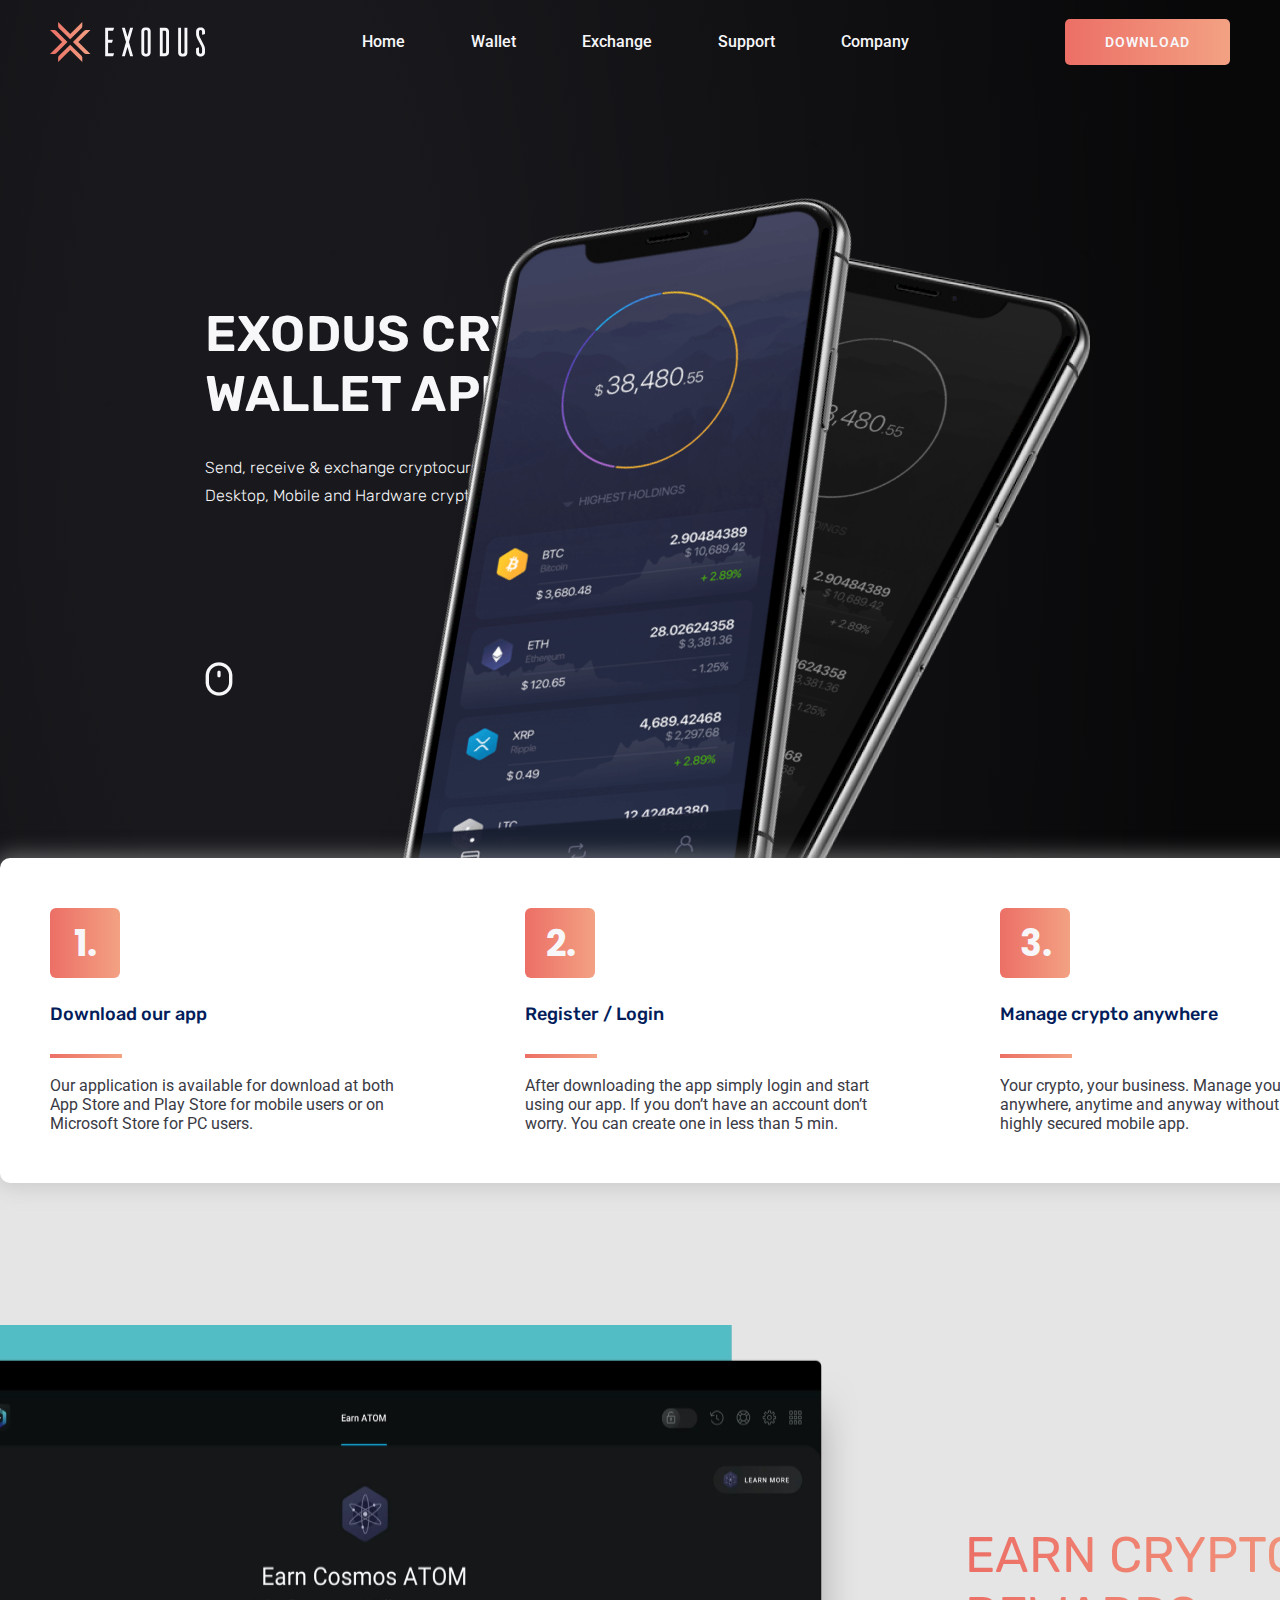
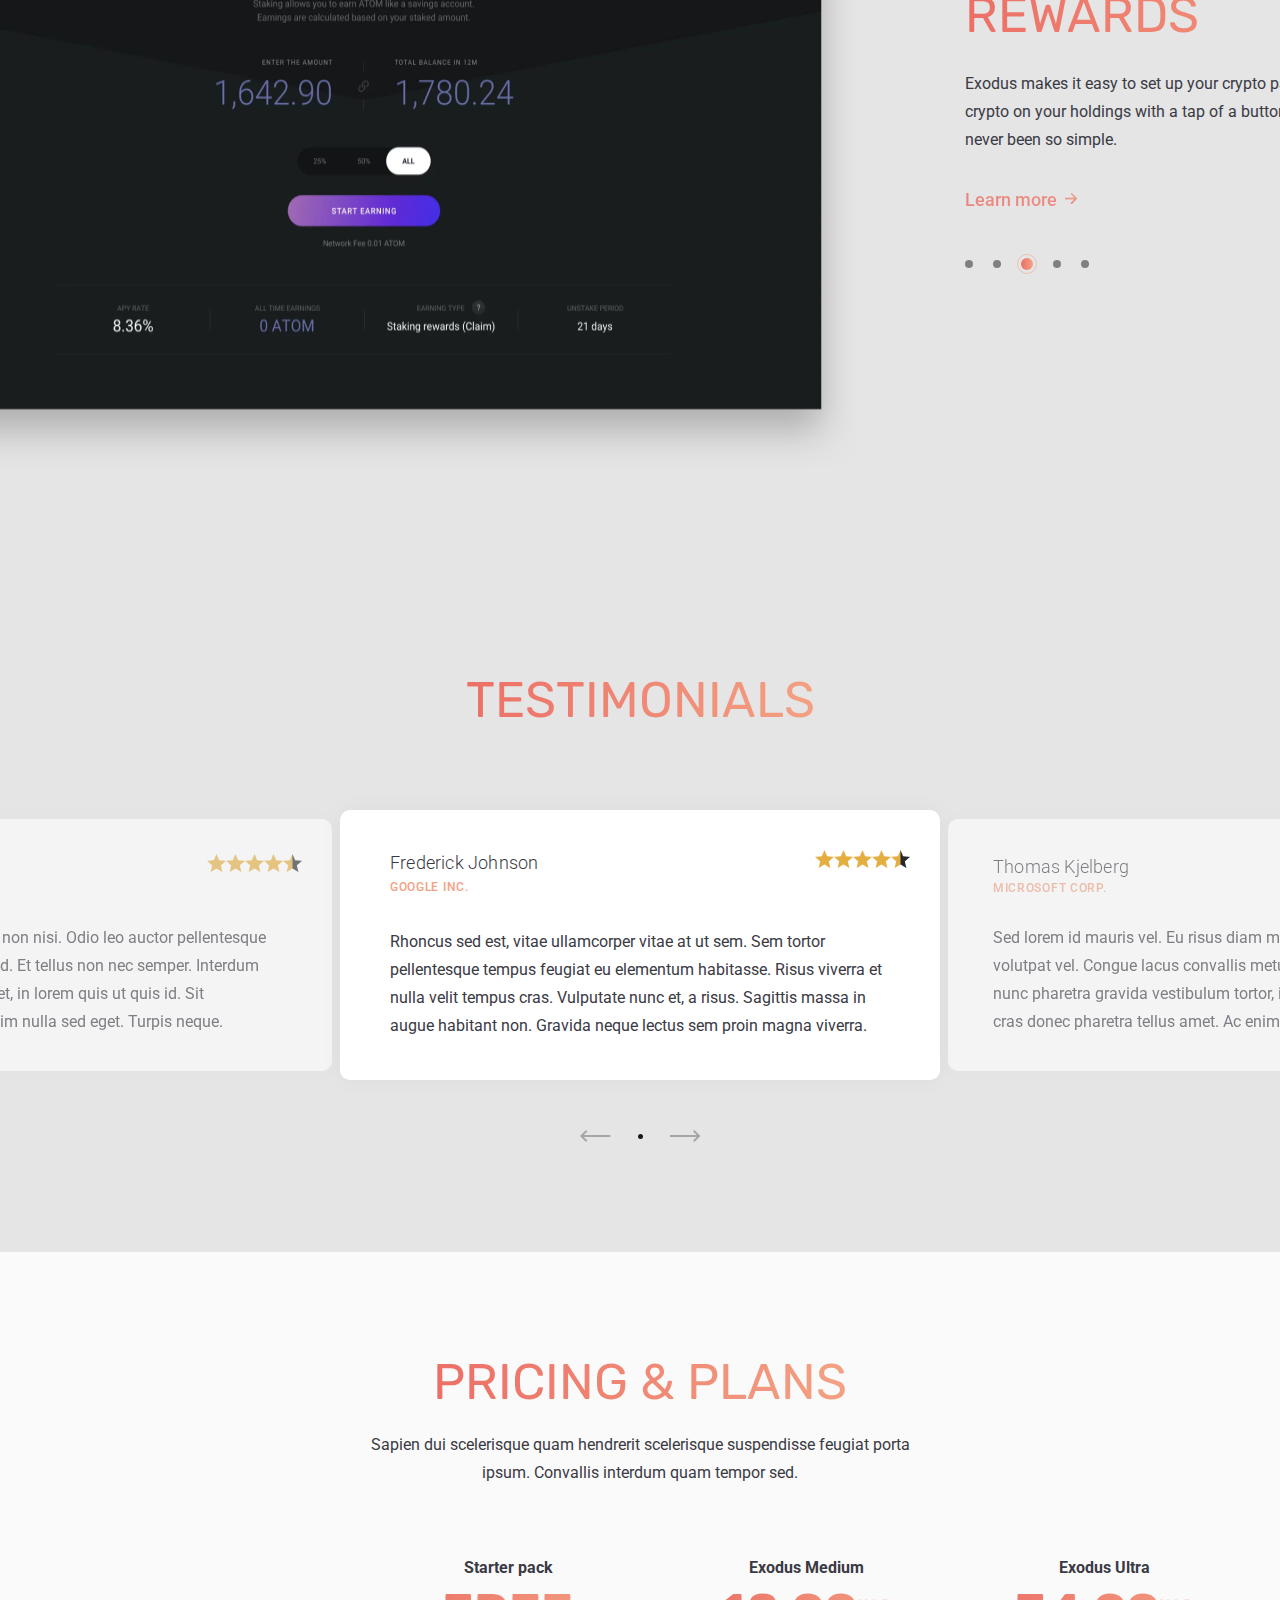
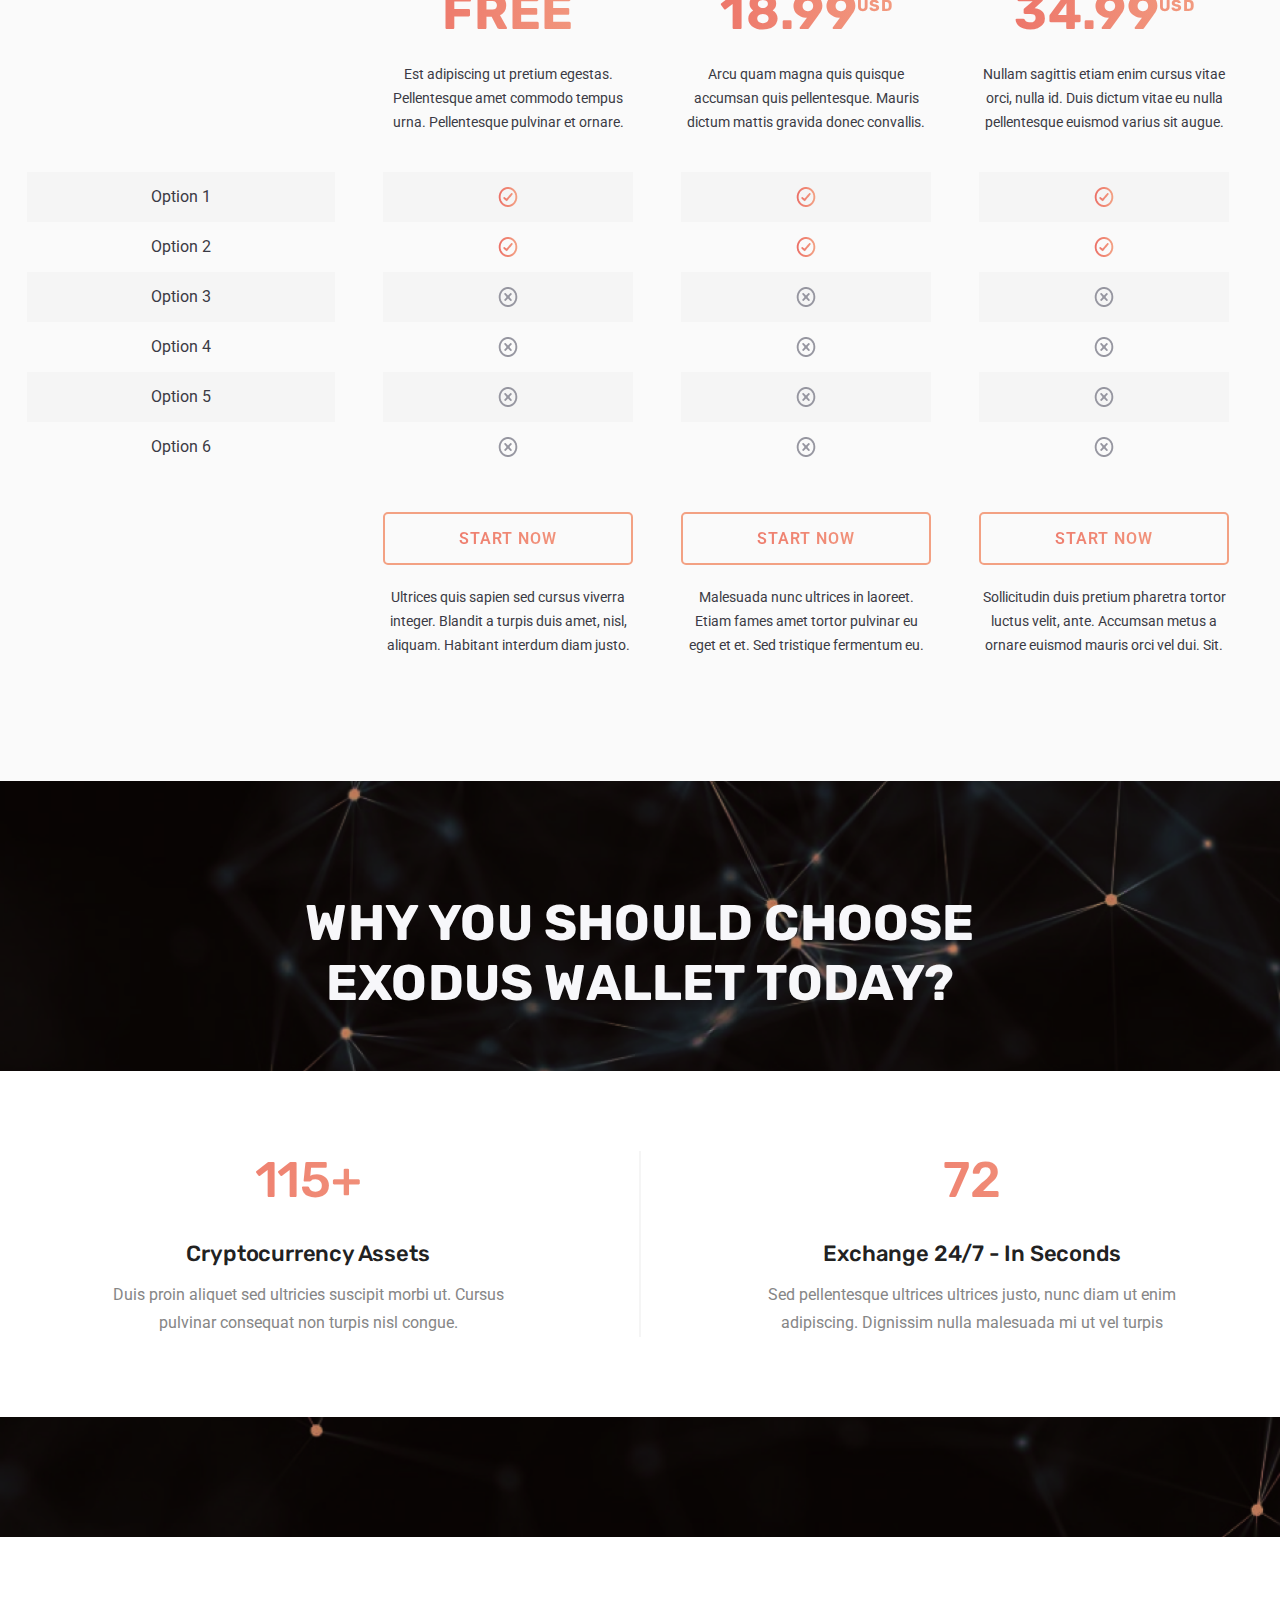
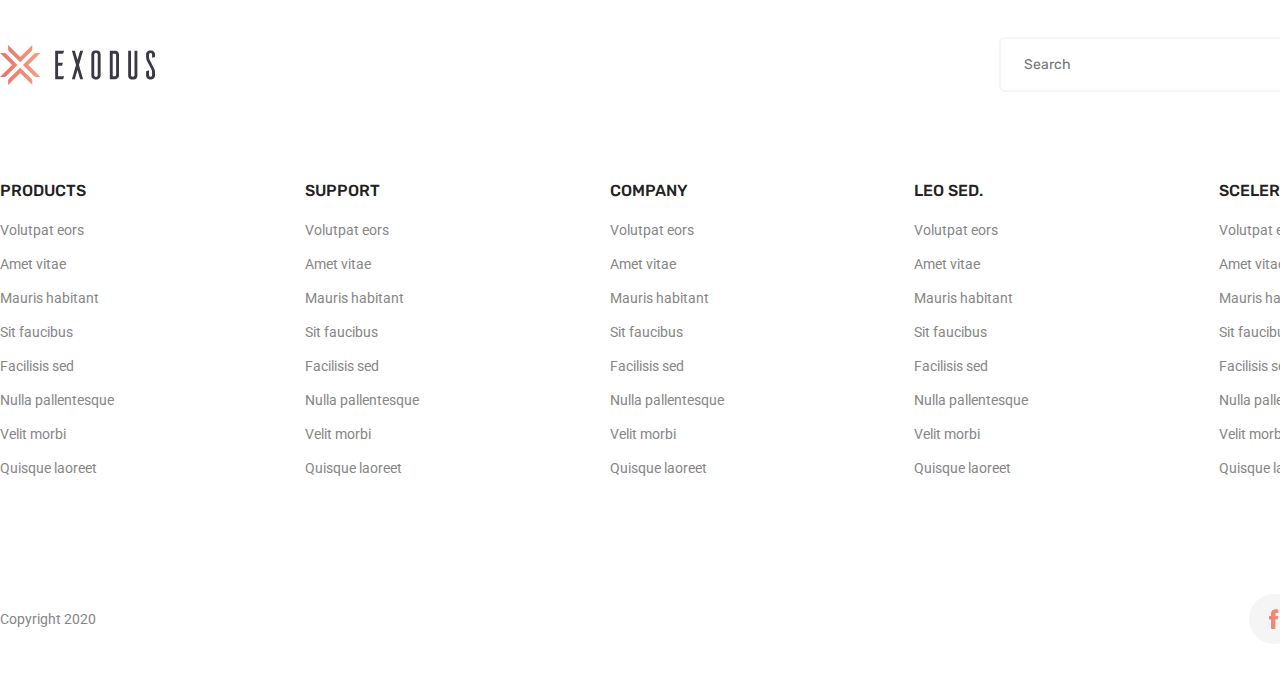
==== commit 5596a573: "Update Exodus : button unify" ====
--- a/Exodus/index.html
+++ b/Exodus/index.html
@@ -27,7 +27,7 @@
             </ul>
         
             <div class="nav__download">
-                <a class="download-btn" href="#">
+                <a class="btn btn_fill" href="#">
                     DOWNLOAD
                 </a>
             </div>
@@ -113,7 +113,7 @@
     </section>
 
     <section class="pricing">
-        <h2 class="pricing__title">PRICING & pricing__plans</h2>
+        <h2 class="pricing__title">PRICING & PLANS</h2>
         <p class="pricing__text">Sapien dui scelerisque quam hendrerit scelerisque suspendisse feugiat porta ipsum. Convallis interdum quam tempor sed.</p>
         <div class="pricing__plans">
             <div class="plan__advantages">
@@ -138,7 +138,7 @@
                     <li class="plan__mark plan__mark_grey"><img src="./assets/img/plan-no.png" alt=""></li>
                     <li class="plan__mark"><img src="./assets/img/plan-no.png" alt=""></li>
                 </ul>
-                <a class="plan__btn" href="#">START NOW</a>
+                <a class="btn btn_light" href="#">START NOW</a>
                 <p class="plan__desc">Ultrices quis sapien sed cursus viverra integer. Blandit a turpis duis amet, nisl, aliquam. Habitant interdum diam justo.</p>
             </div>
 
@@ -154,7 +154,7 @@
                     <li class="plan__mark plan__mark_grey"><img src="./assets/img/plan-no.png" alt=""></li>
                     <li class="plan__mark"><img src="./assets/img/plan-no.png" alt=""></li>
                 </ul>
-                <a class="plan__btn" href="#">START NOW</a>
+                <a class="btn btn_light" href="#">START NOW</a>
                 <p class="plan__desc">Malesuada nunc ultrices in laoreet. Etiam fames amet tortor pulvinar eu eget et et. Sed tristique fermentum eu.</p>
             </div>
 
@@ -170,7 +170,7 @@
                     <li class="plan__mark plan__mark_grey"><img src="./assets/img/plan-no.png" alt=""></li>
                     <li class="plan__mark"><img src="./assets/img/plan-no.png" alt=""></li>
                 </ul>
-                <a class="plan__btn" href="#">START NOW</a>
+                <a class="btn btn_light" href="#">START NOW</a>
                 <p class="plan__desc">Sollicitudin duis pretium pharetra tortor luctus velit, ante. Accumsan metus a ornare euismod mauris orci vel dui. Sit.</p>
             </div>
         </div>
--- a/Exodus/assets/css/style.css
+++ b/Exodus/assets/css/style.css
@@ -16,4 +16,5 @@
 @import url(./components/advantage.css);
 @import url(./components/card.css);
 @import url(./components/plan.css);
-@import url(./components/step.css);+@import url(./components/step.css);
+@import url(./components/button.css);
